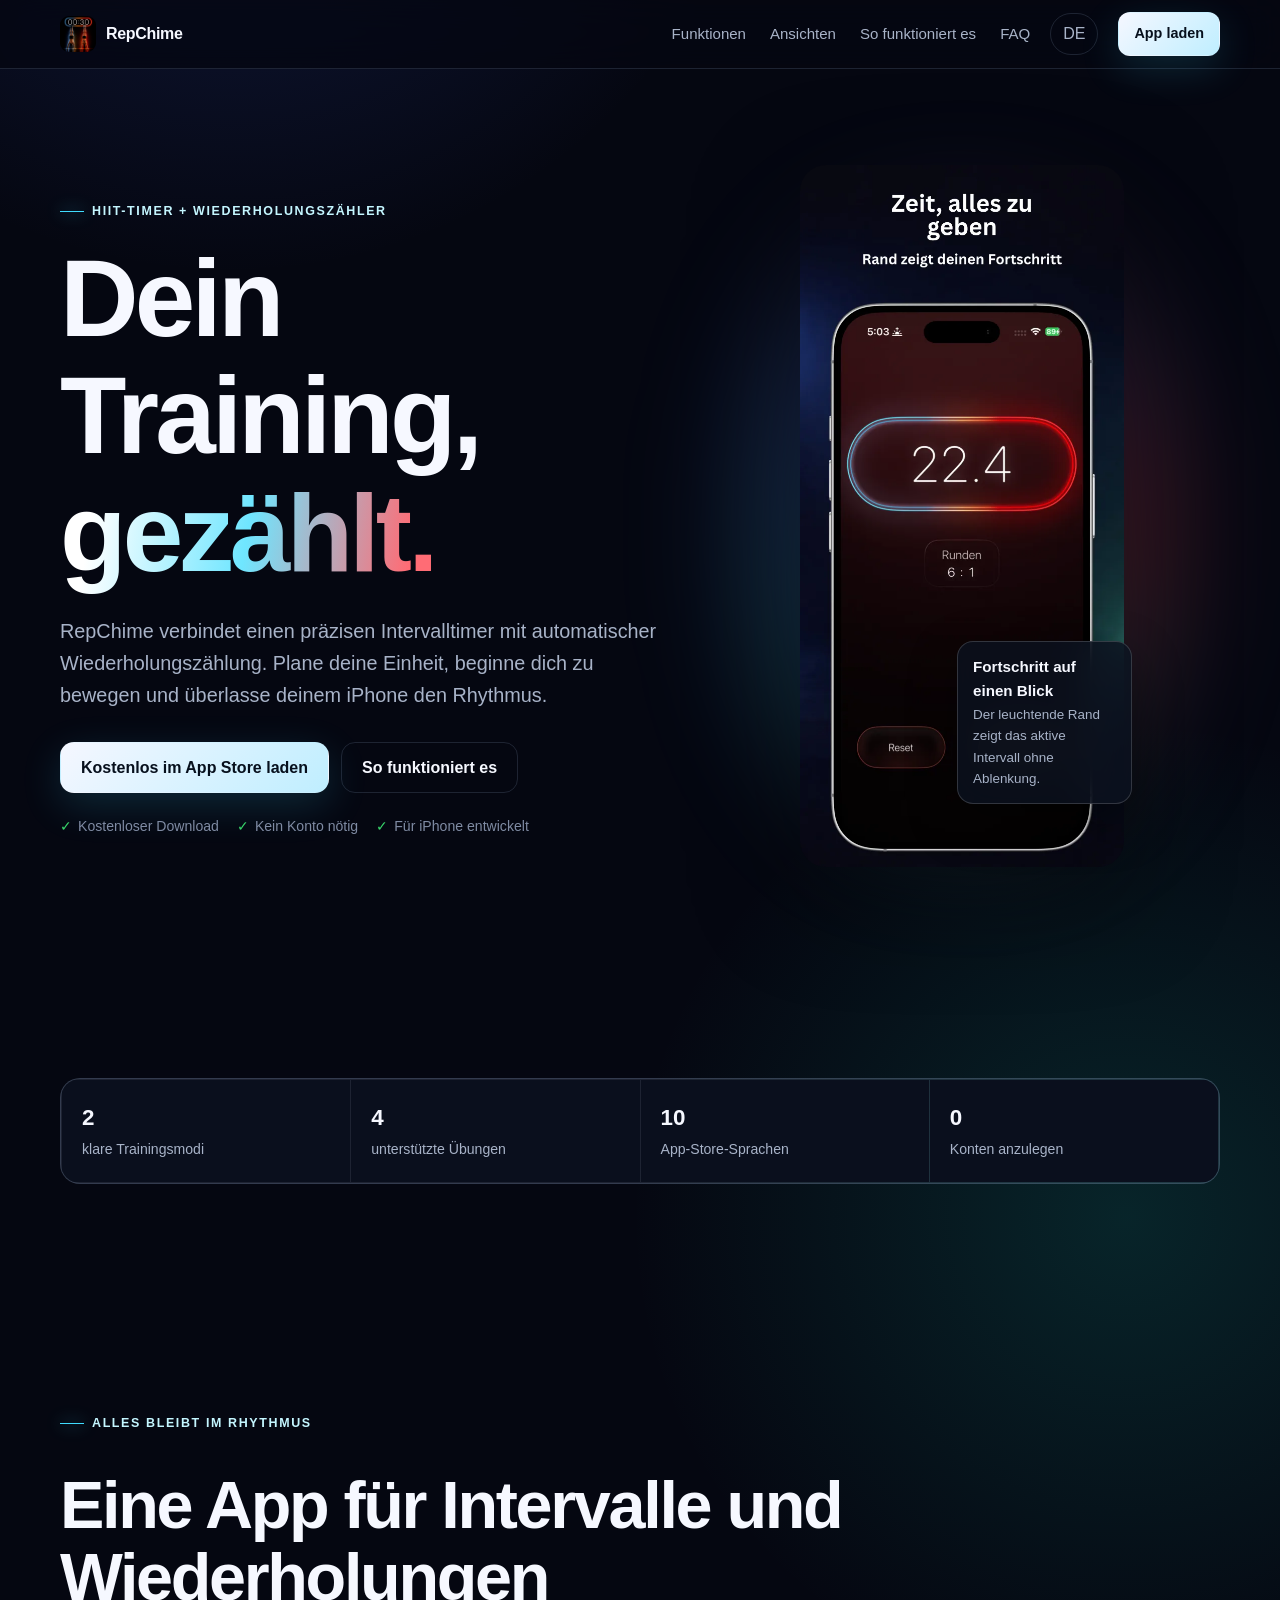
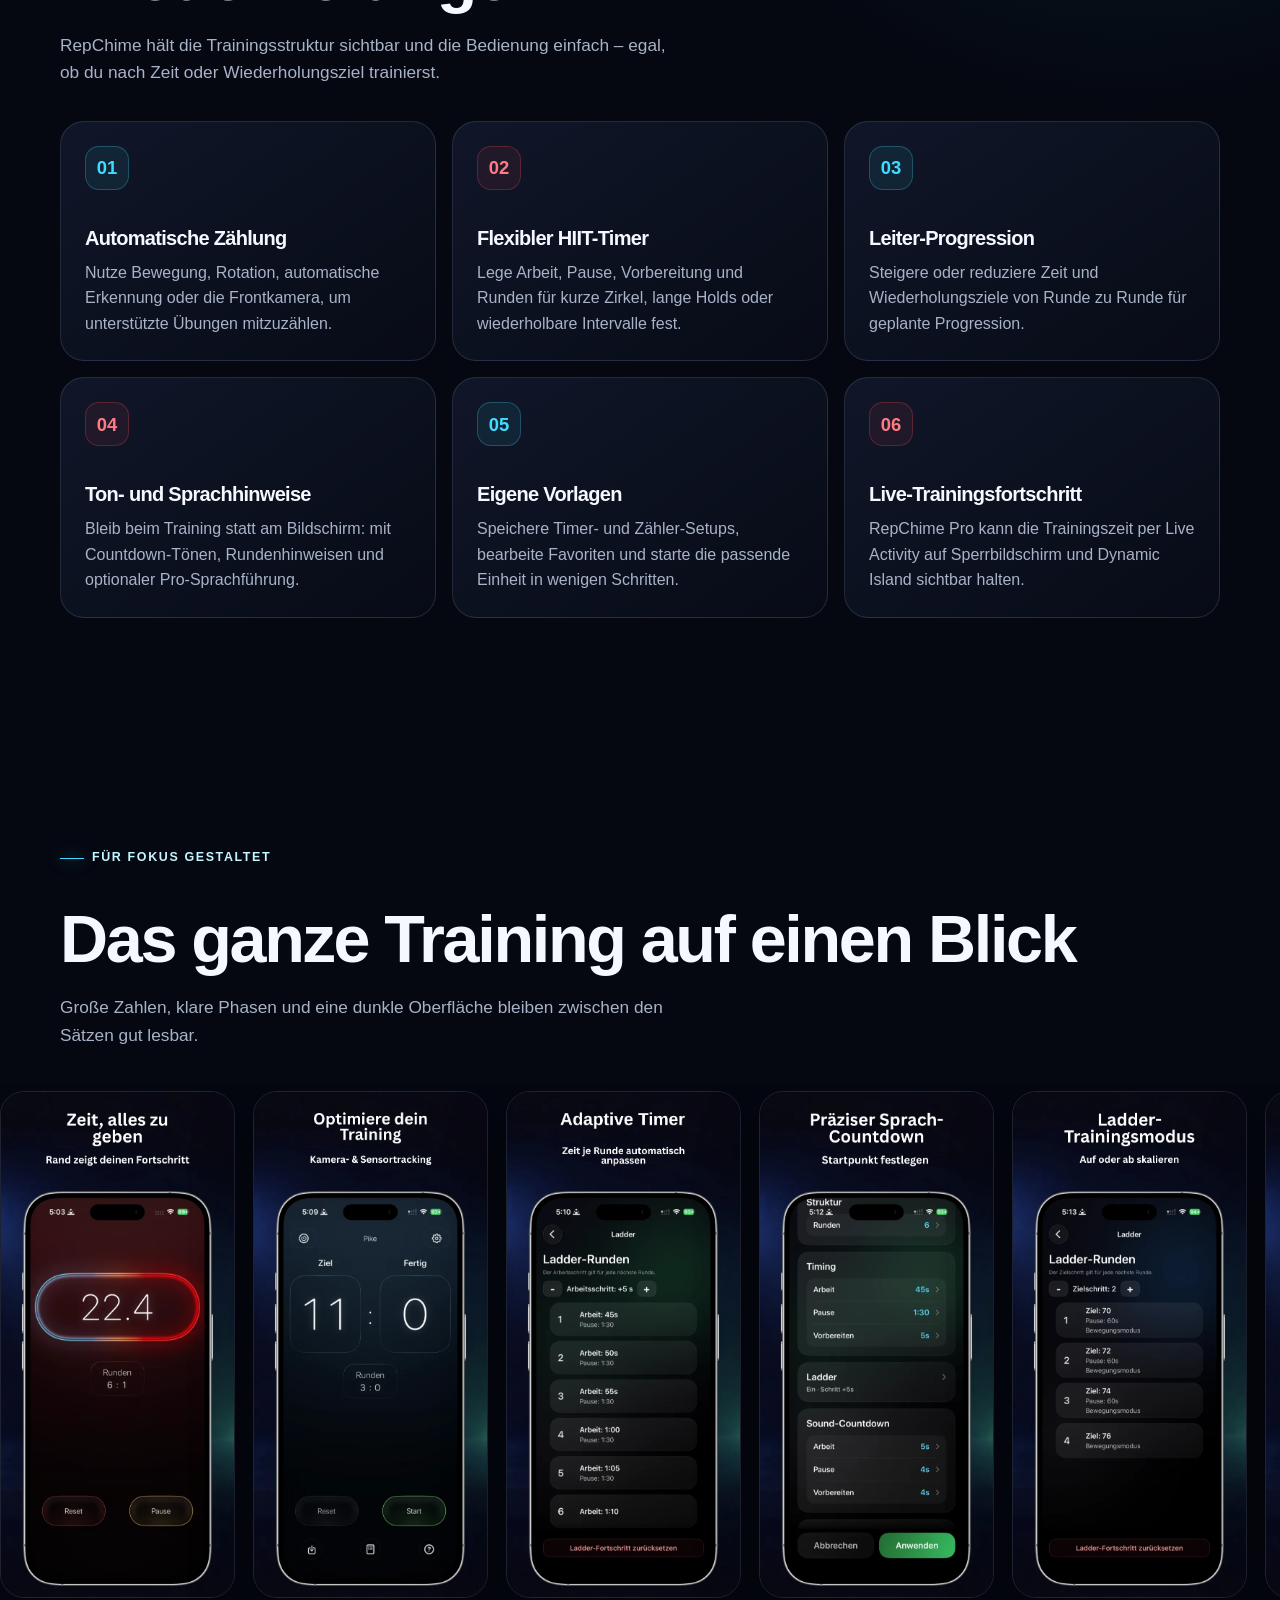
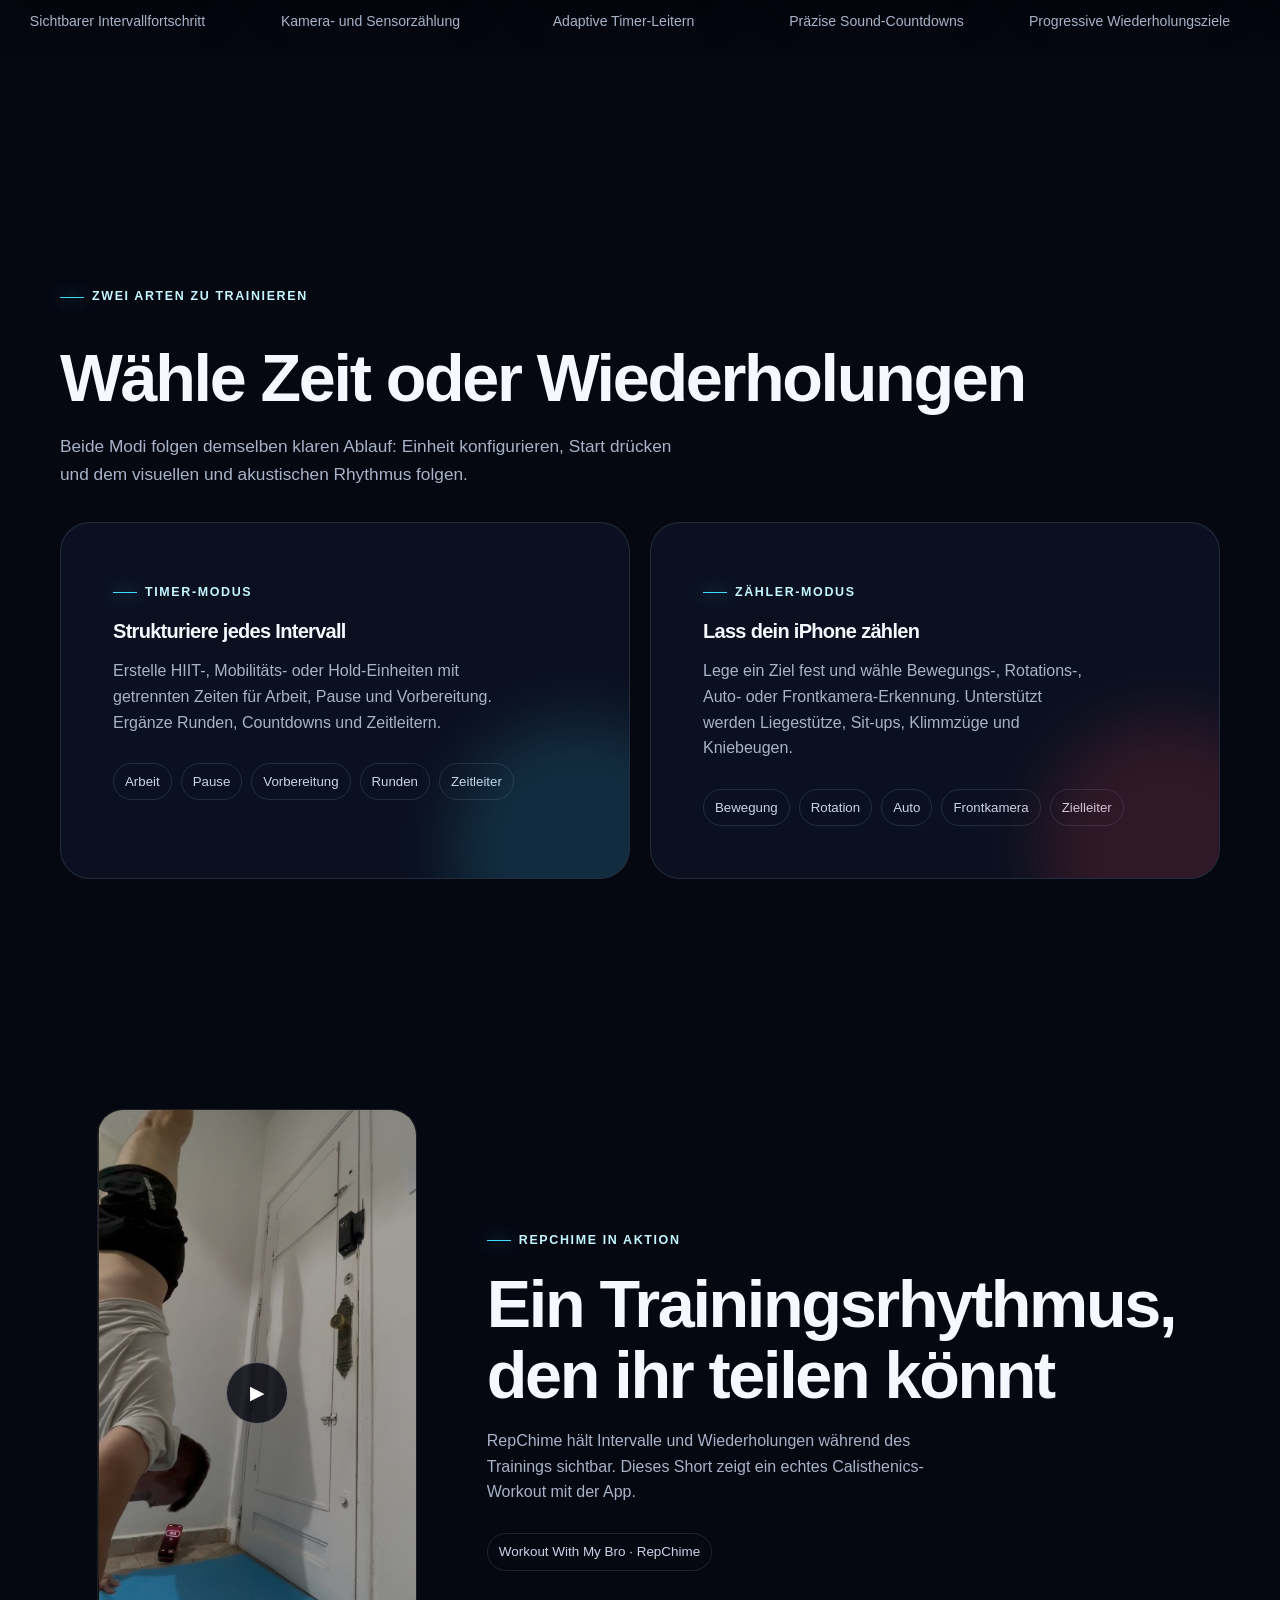
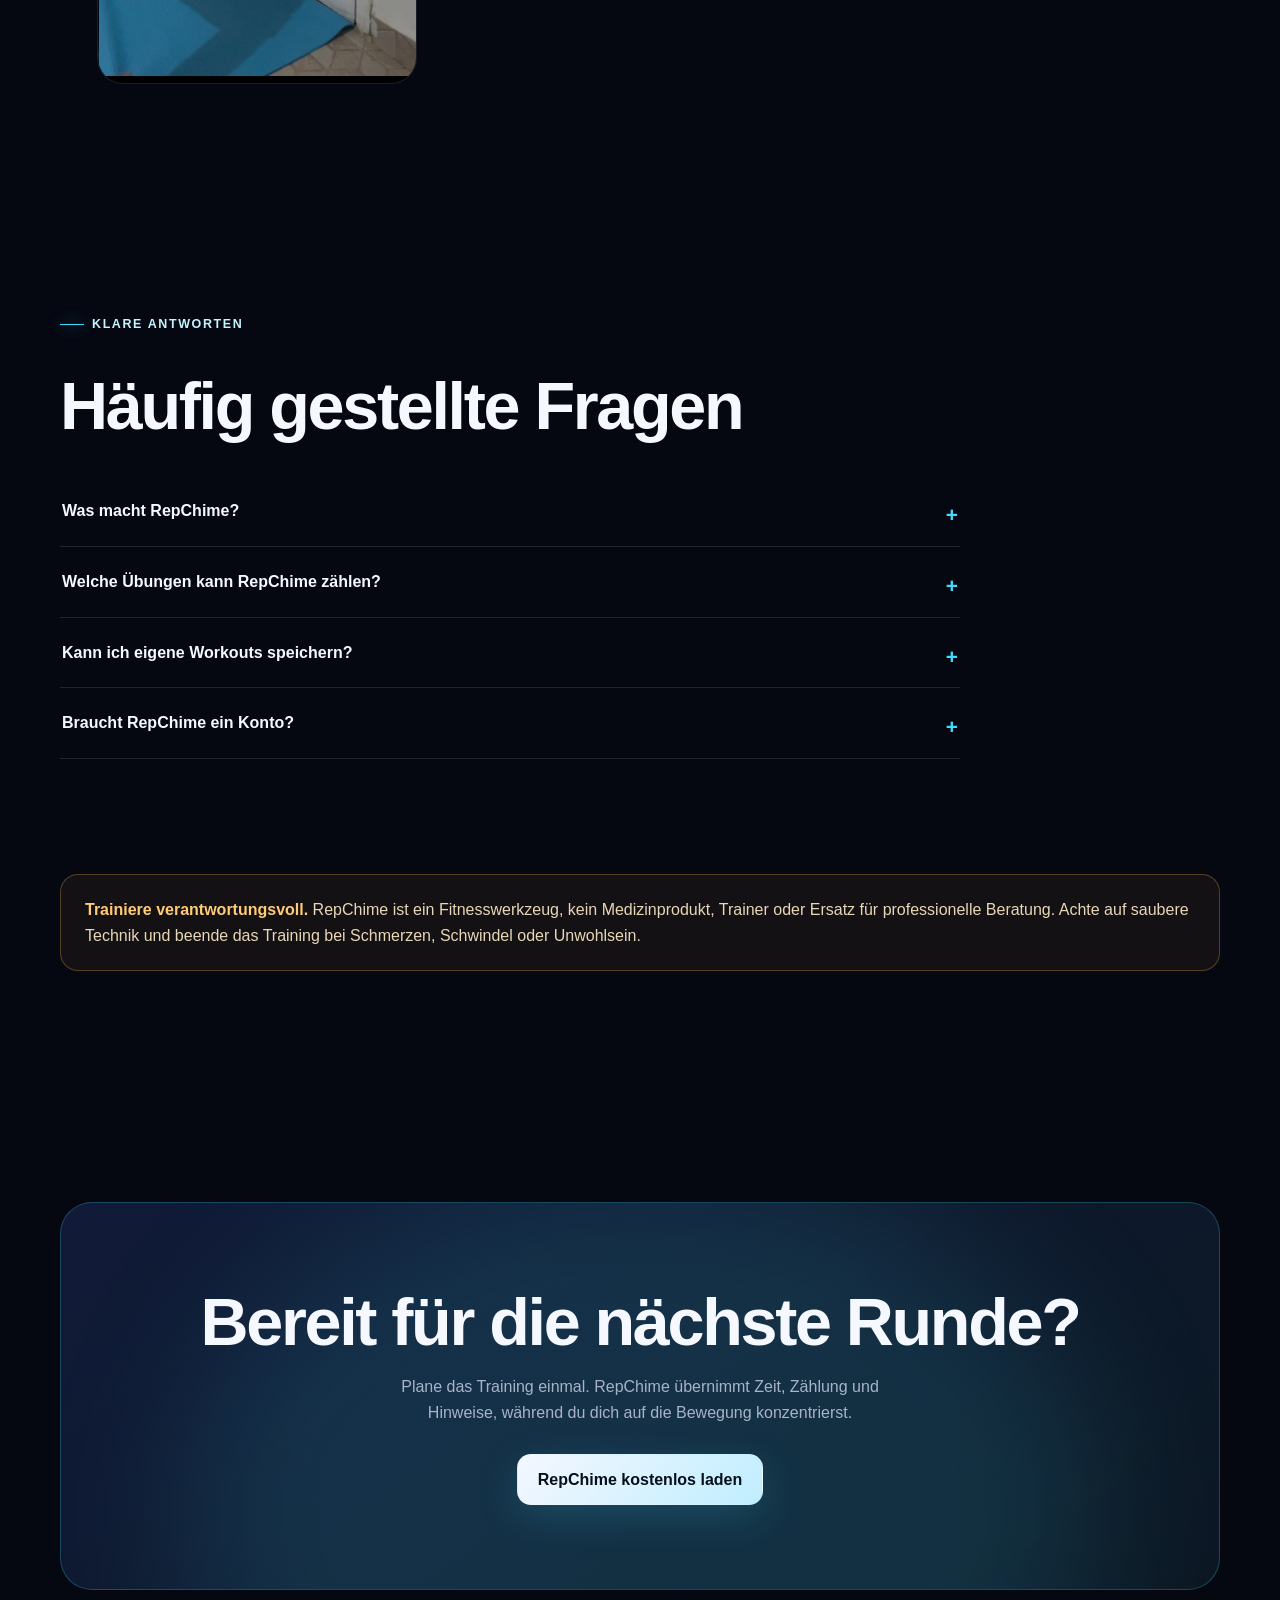
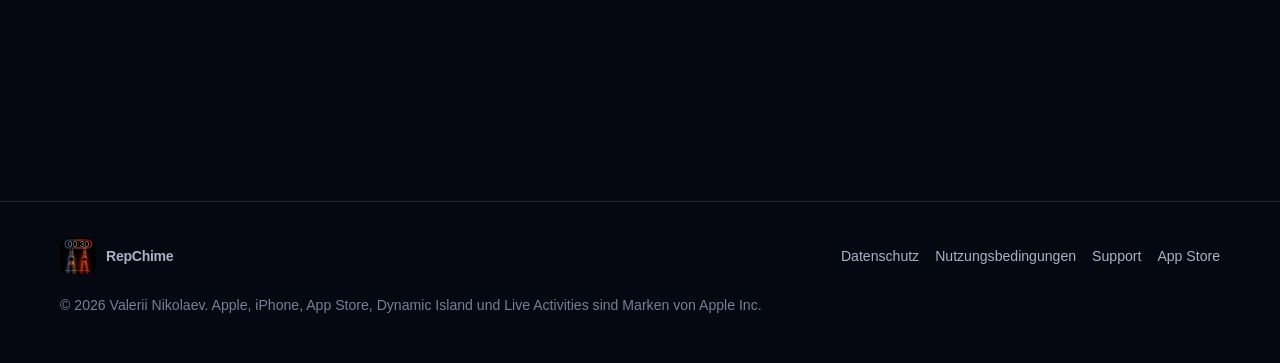
==== de/index.html @ fa10b6c6 "RepChime landing page" ====
<!doctype html>
<html lang="de">
<head>
  <meta charset="utf-8" />
  <meta name="viewport" content="width=device-width, initial-scale=1" />
  <title>RepChime: HIIT-Timer &amp; automatischer Wiederholungszähler</title>
  <meta name="description" content="Plane HIIT-Workouts, zähle Wiederholungen mit iPhone-Sensoren oder Frontkamera, speichere Vorlagen und trainiere mit Ton- und Sprachhinweisen." />
  <link rel="canonical" href="https://repchime.app/de/" />
  <link rel="alternate" hreflang="en" href="https://repchime.app/" />
  <link rel="alternate" hreflang="de" href="https://repchime.app/de/" />
  <link rel="alternate" hreflang="fr" href="https://repchime.app/fr/" />
  <link rel="alternate" hreflang="fr-CA" href="https://repchime.app/fr-ca/" />
  <link rel="alternate" hreflang="es-ES" href="https://repchime.app/es/" />
  <link rel="alternate" hreflang="es-MX" href="https://repchime.app/es-mx/" />
  <link rel="alternate" hreflang="x-default" href="https://repchime.app/" />
  <meta name="theme-color" content="#050711" />
  <meta name="apple-itunes-app" content="app-id=1441675623" />
  <meta property="og:type" content="website" />
  <meta property="og:site_name" content="RepChime" />
  <meta property="og:title" content="RepChime: Dein Training, automatisch gezählt" />
  <meta property="og:description" content="HIIT-Timer und automatischer Wiederholungszähler für das iPhone." />
  <meta property="og:url" content="https://repchime.app/de/" />
  <meta property="og:image" content="https://repchime.app/assets/og.jpg" />
  <meta property="og:image:width" content="1200" />
  <meta property="og:image:height" content="630" />
  <meta name="twitter:card" content="summary_large_image" />
  <meta name="twitter:image" content="https://repchime.app/assets/og.jpg" />
  <link rel="icon" type="image/png" sizes="32x32" href="../assets/favicon-32.png" />
  <link rel="apple-touch-icon" href="../assets/icon-180.png" />
  <link rel="manifest" href="../site.webmanifest" />
  <link rel="stylesheet" href="../assets/site.css" />
</head>
<body>
  <a class="skip-link" href="#main">Zum Inhalt springen</a>
  <header class="site-header">
    <div class="wrap nav">
      <a class="brand" href="#top" aria-label="RepChime Startseite"><img src="../assets/icon-180.png" width="36" height="36" alt="" /><span>RepChime</span></a>
      <nav class="nav-links" aria-label="Hauptnavigation"><a href="#features">Funktionen</a><a href="#screens">Ansichten</a><a href="#how-it-works">So funktioniert es</a><a href="#faq">FAQ</a></nav>
      <details class="language"><summary aria-label="Sprache wählen">DE</summary><div class="language-menu"><a href="../" lang="en">English</a><a href="./" lang="de" aria-current="page">Deutsch</a><a href="../fr/" lang="fr">Français</a><a href="../fr-ca/" lang="fr-CA">Français (Canada)</a><a href="../es/" lang="es-ES">Español (España)</a><a href="../es-mx/" lang="es-MX">Español (México)</a></div></details>
      <a class="button small header-cta" href="https://apps.apple.com/app/id1441675623?ct=repchime_landing_de_header&amp;mt=8" rel="noopener">App laden</a>
    </div>
  </header>

  <main id="main">
    <section class="wrap hero" id="top">
      <div>
        <span class="eyebrow">HIIT-Timer + Wiederholungszähler</span>
        <h1>Dein Training, <span class="gradient-text">gezählt.</span></h1>
        <p class="lead">RepChime verbindet einen präzisen Intervalltimer mit automatischer Wiederholungszählung. Plane deine Einheit, beginne dich zu bewegen und überlasse deinem iPhone den Rhythmus.</p>
        <div class="hero-actions"><a class="button" href="https://apps.apple.com/app/id1441675623?ct=repchime_landing_de_hero&amp;mt=8" rel="noopener">Kostenlos im App Store laden</a><a class="button secondary" href="#how-it-works">So funktioniert es</a></div>
        <div class="hero-meta" aria-label="App-Vorteile"><span>Kostenloser Download</span><span>Kein Konto nötig</span><span>Für iPhone entwickelt</span></div>
      </div>
      <div class="hero-visual"><img src="../assets/screens/de/1.webp" width="645" height="1398" alt="RepChime HIIT-Timer mit Trainingsfortschritt und Runden" fetchpriority="high" /><div class="floating-note"><strong>Fortschritt auf einen Blick</strong>Der leuchtende Rand zeigt das aktive Intervall ohne Ablenkung.</div></div>
    </section>

    <section class="wrap" aria-label="RepChime Überblick"><div class="trust-strip"><div class="trust-item"><strong>2</strong><span>klare Trainingsmodi</span></div><div class="trust-item"><strong>4</strong><span>unterstützte Übungen</span></div><div class="trust-item"><strong>10</strong><span>App-Store-Sprachen</span></div><div class="trust-item"><strong>0</strong><span>Konten anzulegen</span></div></div></section>

    <section class="wrap" id="features">
      <div class="section-head"><span class="eyebrow">Alles bleibt im Rhythmus</span><h2>Eine App für Intervalle und Wiederholungen</h2><p>RepChime hält die Trainingsstruktur sichtbar und die Bedienung einfach – egal, ob du nach Zeit oder Wiederholungsziel trainierst.</p></div>
      <div class="feature-grid">
        <article class="feature-card"><span class="feature-icon" aria-hidden="true">01</span><h3>Automatische Zählung</h3><p>Nutze Bewegung, Rotation, automatische Erkennung oder die Frontkamera, um unterstützte Übungen mitzuzählen.</p></article>
        <article class="feature-card"><span class="feature-icon" aria-hidden="true">02</span><h3>Flexibler HIIT-Timer</h3><p>Lege Arbeit, Pause, Vorbereitung und Runden für kurze Zirkel, lange Holds oder wiederholbare Intervalle fest.</p></article>
        <article class="feature-card"><span class="feature-icon" aria-hidden="true">03</span><h3>Leiter-Progression</h3><p>Steigere oder reduziere Zeit und Wiederholungsziele von Runde zu Runde für geplante Progression.</p></article>
        <article class="feature-card"><span class="feature-icon" aria-hidden="true">04</span><h3>Ton- und Sprachhinweise</h3><p>Bleib beim Training statt am Bildschirm: mit Countdown-Tönen, Rundenhinweisen und optionaler Pro-Sprachführung.</p></article>
        <article class="feature-card"><span class="feature-icon" aria-hidden="true">05</span><h3>Eigene Vorlagen</h3><p>Speichere Timer- und Zähler-Setups, bearbeite Favoriten und starte die passende Einheit in wenigen Schritten.</p></article>
        <article class="feature-card"><span class="feature-icon" aria-hidden="true">06</span><h3>Live-Trainingsfortschritt</h3><p>RepChime Pro kann die Trainingszeit per Live Activity auf Sperrbildschirm und Dynamic Island sichtbar halten.</p></article>
      </div>
    </section>

    <section class="showcase" id="screens">
      <div class="wrap section-head"><span class="eyebrow">Für Fokus gestaltet</span><h2>Das ganze Training auf einen Blick</h2><p>Große Zahlen, klare Phasen und eine dunkle Oberfläche bleiben zwischen den Sätzen gut lesbar.</p></div>
      <div class="screens" aria-label="RepChime Screenshots">
        <figure class="screen"><img src="../assets/screens/de/1.webp" width="645" height="1398" loading="lazy" alt="Aktives Intervall in RepChime" /><figcaption>Sichtbarer Intervallfortschritt</figcaption></figure>
        <figure class="screen"><img src="../assets/screens/de/2.webp" width="645" height="1398" loading="lazy" alt="Wiederholungszähler mit Kamera- und Sensorerkennung" /><figcaption>Kamera- und Sensorzählung</figcaption></figure>
        <figure class="screen"><img src="../assets/screens/de/4.webp" width="645" height="1398" loading="lazy" alt="Adaptive Timer-Leiter in RepChime" /><figcaption>Adaptive Timer-Leitern</figcaption></figure>
        <figure class="screen"><img src="../assets/screens/de/5.webp" width="645" height="1398" loading="lazy" alt="Sound-Countdown-Einstellungen" /><figcaption>Präzise Sound-Countdowns</figcaption></figure>
        <figure class="screen"><img src="../assets/screens/de/7.webp" width="645" height="1398" loading="lazy" alt="Wiederholungsziel-Leiter in RepChime" /><figcaption>Progressive Wiederholungsziele</figcaption></figure>
        <figure class="screen"><img src="../assets/screens/de/10.webp" width="645" height="1398" loading="lazy" alt="Gespeicherte eigene Workouts in RepChime" /><figcaption>Eigene Trainingsvorlagen</figcaption></figure>
      </div>
    </section>

    <section class="wrap" id="how-it-works">
      <div class="section-head"><span class="eyebrow">Zwei Arten zu trainieren</span><h2>Wähle Zeit oder Wiederholungen</h2><p>Beide Modi folgen demselben klaren Ablauf: Einheit konfigurieren, Start drücken und dem visuellen und akustischen Rhythmus folgen.</p></div>
      <div class="modes">
        <article class="mode"><span class="eyebrow">Timer-Modus</span><h3>Strukturiere jedes Intervall</h3><p>Erstelle HIIT-, Mobilitäts- oder Hold-Einheiten mit getrennten Zeiten für Arbeit, Pause und Vorbereitung. Ergänze Runden, Countdowns und Zeitleitern.</p><div class="mode-list"><span>Arbeit</span><span>Pause</span><span>Vorbereitung</span><span>Runden</span><span>Zeitleiter</span></div></article>
        <article class="mode"><span class="eyebrow">Zähler-Modus</span><h3>Lass dein iPhone zählen</h3><p>Lege ein Ziel fest und wähle Bewegungs-, Rotations-, Auto- oder Frontkamera-Erkennung. Unterstützt werden Liegestütze, Sit-ups, Klimmzüge und Kniebeugen.</p><div class="mode-list"><span>Bewegung</span><span>Rotation</span><span>Auto</span><span>Frontkamera</span><span>Zielleiter</span></div></article>
      </div>
    </section>

    <section class="wrap">
      <div class="video-layout"><div class="video-card"><button class="video-trigger" type="button" data-video="Ol8lmMXbHXE" aria-label="Workout With My Bro – RepChime auf YouTube abspielen"><img src="../assets/repchime-short.jpg" width="1280" height="720" loading="lazy" alt="Vorschaubild eines Calisthenics-Workouts mit RepChime" /><span class="play" aria-hidden="true">▶</span></button></div><div class="video-copy"><span class="eyebrow">RepChime in Aktion</span><h2>Ein Trainingsrhythmus, den ihr teilen könnt</h2><p>RepChime hält Intervalle und Wiederholungen während des Trainings sichtbar. Dieses Short zeigt ein echtes Calisthenics-Workout mit der App.</p><span class="video-label">Workout With My Bro · RepChime</span></div></div>
    </section>

    <section class="wrap" id="faq">
      <div class="section-head"><span class="eyebrow">Klare Antworten</span><h2>Häufig gestellte Fragen</h2></div>
      <div class="faq-list">
        <details><summary>Was macht RepChime?</summary><p>RepChime ist eine Fitness-App für das iPhone mit einem konfigurierbaren HIIT-Timer und einem zielbasierten Zähler, der unterstützte Wiederholungen über Gerätesensoren oder Frontkamera erfassen kann.</p></details>
        <details><summary>Welche Übungen kann RepChime zählen?</summary><p>Die aktuelle App-Store-Beschreibung nennt Liegestütze, Sit-ups, Klimmzüge und Kniebeugen. Die verfügbaren Erkennungsmodi unterscheiden sich je nach Übung; die Frontkamera ist für Liegestütze verfügbar.</p></details>
        <details><summary>Kann ich eigene Workouts speichern?</summary><p>Ja. Timer- und Zähler-Vorlagen lassen sich speichern. RepChime Pro bietet mehr Vorlagenplätze und den vollständigen Bearbeitungsablauf.</p></details>
        <details><summary>Braucht RepChime ein Konto?</summary><p>Nein. Trainingsvorlagen und Einstellungen sind für die lokale Speicherung auf deinem Gerät vorgesehen. Apple verarbeitet Käufe und Berechtigungsstatus.</p></details>
      </div>
    </section>

    <section class="wrap safety"><div class="notice"><strong>Trainiere verantwortungsvoll.</strong> RepChime ist ein Fitnesswerkzeug, kein Medizinprodukt, Trainer oder Ersatz für professionelle Beratung. Achte auf saubere Technik und beende das Training bei Schmerzen, Schwindel oder Unwohlsein.</div></section>
    <section class="wrap"><div class="cta-band"><h2>Bereit für die nächste Runde?</h2><p>Plane das Training einmal. RepChime übernimmt Zeit, Zählung und Hinweise, während du dich auf die Bewegung konzentrierst.</p><a class="button" href="https://apps.apple.com/app/id1441675623?ct=repchime_landing_de_cta&amp;mt=8" rel="noopener">RepChime kostenlos laden</a></div></section>
  </main>

  <footer><div class="wrap"><div class="footer-top"><a class="brand" href="#top"><img src="../assets/icon-180.png" width="36" height="36" alt="" /><span>RepChime</span></a><nav class="footer-links" aria-label="Rechtliches und Support"><a href="https://valnikodeveloper.github.io/fitreps-legal/privacy.html">Datenschutz</a><a href="https://valnikodeveloper.github.io/fitreps-legal/terms.html">Nutzungsbedingungen</a><a href="mailto:valnikodeveloper@gmail.com">Support</a><a href="https://apps.apple.com/app/id1441675623">App Store</a></nav></div><p class="copyright">© <span id="year">2026</span> Valerii Nikolaev. Apple, iPhone, App Store, Dynamic Island und Live Activities sind Marken von Apple Inc.</p></div></footer>
  <script src="../assets/site.js"></script>
  <script type="application/ld+json">{"@context":"https://schema.org","@graph":[{"@type":"SoftwareApplication","name":"RepChime","alternateName":"HIIT Timer Counter - RepChime","operatingSystem":"iOS","applicationCategory":"HealthApplication","url":"https://repchime.app/de/","downloadUrl":"https://apps.apple.com/app/id1441675623","description":"RepChime ist ein HIIT-Timer und automatischer Wiederholungszähler für das iPhone mit Sensor- und Frontkamera-Erkennung, Vorlagen, Leiter-Progression und Sound-Countdowns.","inLanguage":"de","author":{"@type":"Person","name":"Valerii Nikolaev"},"offers":{"@type":"Offer","price":"0","priceCurrency":"EUR"}},{"@type":"FAQPage","inLanguage":"de","mainEntity":[{"@type":"Question","name":"Was macht RepChime?","acceptedAnswer":{"@type":"Answer","text":"RepChime verbindet einen konfigurierbaren HIIT-Timer mit automatischer Wiederholungszählung über iPhone-Sensoren oder Frontkamera."}},{"@type":"Question","name":"Braucht RepChime ein Konto?","acceptedAnswer":{"@type":"Answer","text":"Nein. Trainingsvorlagen und Einstellungen sind für die lokale Speicherung auf dem Gerät vorgesehen."}}]}]}</script>
</body>
</html>
---- assets/site.css ----
:root {
  --bg: #050711;
  --bg-soft: #0a0f1d;
  --card: rgba(16, 22, 38, 0.82);
  --card-strong: #11182a;
  --line: rgba(160, 185, 220, 0.16);
  --text: #f6f8ff;
  --muted: #a8b3c8;
  --cyan: #40dcff;
  --red: #ff4a55;
  --blue: #5284ff;
  --green: #38d66b;
  --max: 1160px;
  --radius: 24px;
}

* { box-sizing: border-box; }

html { scroll-behavior: smooth; }

body {
  margin: 0;
  background:
    radial-gradient(circle at 18% -4%, rgba(57, 88, 214, 0.26), transparent 34rem),
    radial-gradient(circle at 88% 18%, rgba(22, 190, 170, 0.16), transparent 31rem),
    var(--bg);
  color: var(--text);
  font-family: -apple-system, BlinkMacSystemFont, "SF Pro Display", "Segoe UI", sans-serif;
  line-height: 1.6;
  -webkit-font-smoothing: antialiased;
}

img { display: block; max-width: 100%; }

a { color: inherit; text-decoration: none; }

button, summary { font: inherit; }

.wrap { width: min(calc(100% - 40px), var(--max)); margin-inline: auto; }

.skip-link {
  position: fixed;
  top: 12px;
  left: 12px;
  z-index: 100;
  padding: 10px 14px;
  border-radius: 12px;
  background: white;
  color: #050711;
  transform: translateY(-160%);
}

.skip-link:focus { transform: translateY(0); }

.site-header {
  position: sticky;
  top: 0;
  z-index: 50;
  border-bottom: 1px solid var(--line);
  background: rgba(5, 7, 17, 0.8);
  backdrop-filter: blur(18px) saturate(140%);
}

.nav {
  min-height: 68px;
  display: flex;
  align-items: center;
  gap: 20px;
}

.brand { display: inline-flex; align-items: center; gap: 10px; font-weight: 800; letter-spacing: -0.02em; }
.brand img { width: 36px; height: 36px; border-radius: 9px; }

.nav-links { display: none; margin-left: auto; align-items: center; gap: 24px; }
.nav-links a { color: var(--muted); font-size: 0.94rem; }
.nav-links a:hover, .nav-links a:focus-visible { color: var(--text); }

.language { position: relative; margin-left: auto; }
.language summary {
  cursor: pointer;
  list-style: none;
  color: var(--muted);
  border: 1px solid var(--line);
  border-radius: 999px;
  padding: 7px 12px;
}
.language summary::-webkit-details-marker { display: none; }
.language[open] summary { color: var(--text); border-color: rgba(64, 220, 255, 0.38); }
.language-menu {
  position: absolute;
  right: 0;
  top: calc(100% + 10px);
  min-width: 190px;
  padding: 8px;
  border: 1px solid var(--line);
  border-radius: 16px;
  background: #0c1120;
  box-shadow: 0 20px 60px rgba(0, 0, 0, 0.42);
}
.language-menu a { display: block; padding: 9px 11px; border-radius: 10px; color: var(--muted); }
.language-menu a:hover, .language-menu a:focus-visible { background: rgba(255,255,255,0.06); color: var(--text); }

.header-cta { display: none; }

.button {
  display: inline-flex;
  min-height: 48px;
  align-items: center;
  justify-content: center;
  padding: 12px 20px;
  border: 1px solid transparent;
  border-radius: 14px;
  background: linear-gradient(135deg, #f5f7ff 0%, #bfeeff 100%);
  color: #07101d;
  font-weight: 800;
  box-shadow: 0 12px 40px rgba(64, 220, 255, 0.16);
  transition: transform 0.2s ease, box-shadow 0.2s ease;
}
.button:hover, .button:focus-visible { transform: translateY(-2px); box-shadow: 0 16px 46px rgba(64, 220, 255, 0.24); }
.button.secondary { background: transparent; border-color: var(--line); color: var(--text); box-shadow: none; }
.button.small { min-height: 40px; padding: 9px 15px; border-radius: 12px; font-size: 0.9rem; }

.hero {
  min-height: min(860px, calc(100vh - 68px));
  display: grid;
  align-items: center;
  gap: 38px;
  padding-block: clamp(54px, 8vw, 96px);
}

.eyebrow {
  display: inline-flex;
  align-items: center;
  gap: 8px;
  margin-bottom: 18px;
  color: #c4f6ff;
  font-size: 0.78rem;
  font-weight: 800;
  letter-spacing: 0.13em;
  text-transform: uppercase;
}
.eyebrow::before { content: ""; width: 24px; height: 1px; background: var(--cyan); box-shadow: 0 0 16px var(--cyan); }

h1, h2, h3 { margin: 0; line-height: 1.08; letter-spacing: -0.035em; }
h1 { max-width: 12ch; font-size: clamp(3rem, 8.5vw, 6.8rem); }
h2 { font-size: clamp(2.1rem, 5.2vw, 4.4rem); }
h3 { font-size: 1.25rem; }

.gradient-text {
  color: transparent;
  background: linear-gradient(100deg, #ffffff 10%, #6fe6ff 50%, #ff6c75 92%);
  -webkit-background-clip: text;
  background-clip: text;
}

.lead { max-width: 61ch; margin: 24px 0 0; color: var(--muted); font-size: clamp(1.05rem, 2vw, 1.24rem); }
.hero-actions { display: flex; flex-wrap: wrap; gap: 12px; margin-top: 30px; }
.hero-meta { display: flex; flex-wrap: wrap; gap: 10px 18px; margin-top: 22px; color: #7f8ba3; font-size: 0.88rem; }
.hero-meta span::before { content: "✓"; margin-right: 6px; color: var(--green); }

.hero-visual {
  position: relative;
  width: fit-content;
  max-width: 100%;
  margin-inline: auto;
}
.hero-visual::before {
  content: "";
  position: absolute;
  inset: 10% -12% 6%;
  z-index: -1;
  border-radius: 45%;
  background: conic-gradient(from 90deg, rgba(255,74,85,0.3), rgba(64,220,255,0.26), rgba(82,132,255,0.3), rgba(255,74,85,0.3));
  filter: blur(64px);
}
.hero-visual img {
  width: auto;
  height: auto;
  max-width: min(420px, 100%);
  max-height: min(760px, 78dvh);
  margin-inline: auto;
  border-radius: 26px;
  object-fit: contain;
  filter: drop-shadow(0 28px 54px rgba(0,0,0,0.48));
}
.floating-note {
  position: absolute;
  right: -8px;
  bottom: 9%;
  width: min(220px, 54%);
  padding: 13px 15px;
  border: 1px solid rgba(255,255,255,0.16);
  border-radius: 16px;
  background: rgba(12, 18, 31, 0.82);
  box-shadow: 0 18px 48px rgba(0,0,0,0.38);
  backdrop-filter: blur(18px);
  font-size: 0.84rem;
  color: var(--muted);
}
.floating-note strong { display: block; color: var(--text); font-size: 0.95rem; }

section { padding-block: clamp(68px, 9vw, 120px); }
.section-head { display: grid; gap: 18px; margin-bottom: 34px; }
.section-head p { max-width: 64ch; margin: 0; color: var(--muted); font-size: 1.08rem; }

.trust-strip {
  display: grid;
  grid-template-columns: repeat(2, 1fr);
  gap: 1px;
  padding: 1px;
  border: 1px solid var(--line);
  border-radius: 20px;
  overflow: hidden;
  background: var(--line);
}
.trust-item { padding: 20px; background: var(--bg-soft); }
.trust-item strong { display: block; font-size: 1.4rem; }
.trust-item span { color: var(--muted); font-size: 0.88rem; }

.feature-grid { display: grid; gap: 16px; }
.feature-card {
  min-height: 210px;
  padding: 24px;
  border: 1px solid var(--line);
  border-radius: var(--radius);
  background: linear-gradient(145deg, rgba(18,25,44,0.9), rgba(8,12,23,0.92));
}
.feature-icon {
  width: 44px;
  height: 44px;
  display: grid;
  place-items: center;
  margin-bottom: 38px;
  border: 1px solid rgba(64,220,255,0.25);
  border-radius: 14px;
  background: rgba(64,220,255,0.08);
  color: var(--cyan);
  font-size: 1.15rem;
  font-weight: 800;
}
.feature-card:nth-child(2n) .feature-icon { border-color: rgba(255,74,85,0.26); background: rgba(255,74,85,0.08); color: #ff7b84; }
.feature-card p { margin: 10px 0 0; color: var(--muted); }

.showcase { overflow: hidden; }
.screens {
  display: grid;
  grid-auto-flow: column;
  grid-auto-columns: minmax(235px, 29%);
  gap: 18px;
  overflow-x: auto;
  padding: 8px max(20px, calc((100vw - var(--max)) / 2)) 24px;
  scroll-snap-type: x mandatory;
  scrollbar-width: thin;
  scrollbar-color: #2c3852 transparent;
}
.screen { margin: 0; scroll-snap-align: start; }
.screen img { width: 100%; height: auto; border: 1px solid var(--line); border-radius: 24px; object-fit: contain; box-shadow: 0 28px 60px rgba(0,0,0,0.35); }
.screen figcaption { margin-top: 12px; color: var(--muted); font-size: 0.88rem; text-align: center; }

.modes { display: grid; gap: 20px; }
.mode {
  position: relative;
  min-height: 340px;
  overflow: hidden;
  padding: clamp(26px, 5vw, 52px);
  border: 1px solid var(--line);
  border-radius: 30px;
  background: #0b1020;
}
.mode::after {
  content: "";
  position: absolute;
  width: 260px;
  height: 260px;
  right: -80px;
  bottom: -100px;
  border-radius: 50%;
  background: rgba(64,220,255,0.14);
  filter: blur(30px);
}
.mode:nth-child(2)::after { background: rgba(255,74,85,0.15); }
.mode p { max-width: 44ch; margin: 16px 0 0; color: var(--muted); }
.mode-list { display: flex; flex-wrap: wrap; gap: 9px; margin-top: 28px; }
.mode-list span { padding: 7px 11px; border: 1px solid var(--line); border-radius: 999px; color: #cbd4e6; font-size: 0.83rem; }

.video-layout { display: grid; align-items: center; gap: 32px; }
.video-card { max-width: 320px; margin-inline: auto; overflow: hidden; border: 1px solid var(--line); border-radius: 26px; background: #000; }
.video-trigger { position: relative; width: 100%; aspect-ratio: 9 / 16; padding: 0; border: 0; background: #000; cursor: pointer; }
.video-trigger img { width: 100%; height: 100%; object-fit: cover; opacity: 0.78; }
.play {
  position: absolute;
  left: 50%;
  top: 50%;
  width: 62px;
  height: 62px;
  display: grid;
  place-items: center;
  border: 1px solid rgba(255,255,255,0.34);
  border-radius: 50%;
  background: rgba(5,7,17,0.8);
  color: white;
  transform: translate(-50%, -50%);
  font-size: 1.2rem;
}
.video-stage { position: relative; aspect-ratio: 9 / 16; overflow: hidden; background: #000; }
.video-stage iframe { position: absolute; top: 0; left: 50%; width: 316%; height: 100%; border: 0; transform: translateX(-50%); }
.video-copy p { max-width: 54ch; color: var(--muted); }
.video-label { display: inline-flex; margin-top: 12px; padding: 7px 11px; border: 1px solid var(--line); border-radius: 999px; color: #cbd4e6; font-size: 0.84rem; }

.faq-list { max-width: 900px; }
.faq-list details { border-bottom: 1px solid var(--line); }
.faq-list summary { cursor: pointer; list-style: none; padding: 22px 2px; font-weight: 750; }
.faq-list summary::-webkit-details-marker { display: none; }
.faq-list summary::after { content: "+"; float: right; color: var(--cyan); font-size: 1.3rem; }
.faq-list details[open] summary::after { content: "–"; }
.faq-list p { max-width: 74ch; margin: -5px 0 24px; color: var(--muted); }

.safety { padding-top: 0; }
.notice { padding: 22px 24px; border: 1px solid rgba(255, 187, 74, 0.28); border-radius: 18px; background: rgba(255, 187, 74, 0.06); color: #e8d7b7; }
.notice strong { color: #ffcb75; }

.cta-band {
  position: relative;
  overflow: hidden;
  padding: clamp(38px, 8vw, 84px);
  border: 1px solid rgba(64,220,255,0.24);
  border-radius: 32px;
  background: linear-gradient(145deg, rgba(39,66,132,0.34), rgba(14,29,40,0.78));
  text-align: center;
}
.cta-band::before { content: ""; position: absolute; inset: auto 10% -70% 10%; height: 180%; border-radius: 50%; background: rgba(64,220,255,0.12); filter: blur(70px); }
.cta-band > * { position: relative; }
.cta-band p { max-width: 54ch; margin: 16px auto 28px; color: var(--muted); }

footer { margin-top: 96px; padding: 36px 0 46px; border-top: 1px solid var(--line); color: var(--muted); font-size: 0.88rem; }
.footer-top { display: flex; flex-wrap: wrap; align-items: center; justify-content: space-between; gap: 16px 24px; }
.footer-links { display: flex; flex-wrap: wrap; gap: 16px; }
.footer-links a:hover, .footer-links a:focus-visible { color: var(--text); }
.copyright { margin: 20px 0 0; color: #758198; }

@media (min-width: 700px) {
  .trust-strip { grid-template-columns: repeat(4, 1fr); }
  .feature-grid { grid-template-columns: repeat(2, 1fr); }
  .modes { grid-template-columns: repeat(2, 1fr); }
  .video-layout { grid-template-columns: minmax(260px, 0.7fr) 1.3fr; }
}

@media (min-width: 900px) {
  .nav-links { display: flex; }
  .language { margin-left: 0; }
  .header-cta { display: inline-flex; }
  .hero { grid-template-columns: 1.08fr 0.92fr; }
  .feature-grid { grid-template-columns: repeat(3, 1fr); }
}

@media (max-width: 520px) {
  .wrap { width: min(calc(100% - 28px), var(--max)); }
  .brand span { display: none; }
  .screens { grid-auto-columns: minmax(220px, 76%); }
  .floating-note { right: -4px; }
}

@media (prefers-reduced-motion: reduce) {
  html { scroll-behavior: auto; }
  *, *::before, *::after { animation-duration: 0.01ms !important; transition-duration: 0.01ms !important; }
}
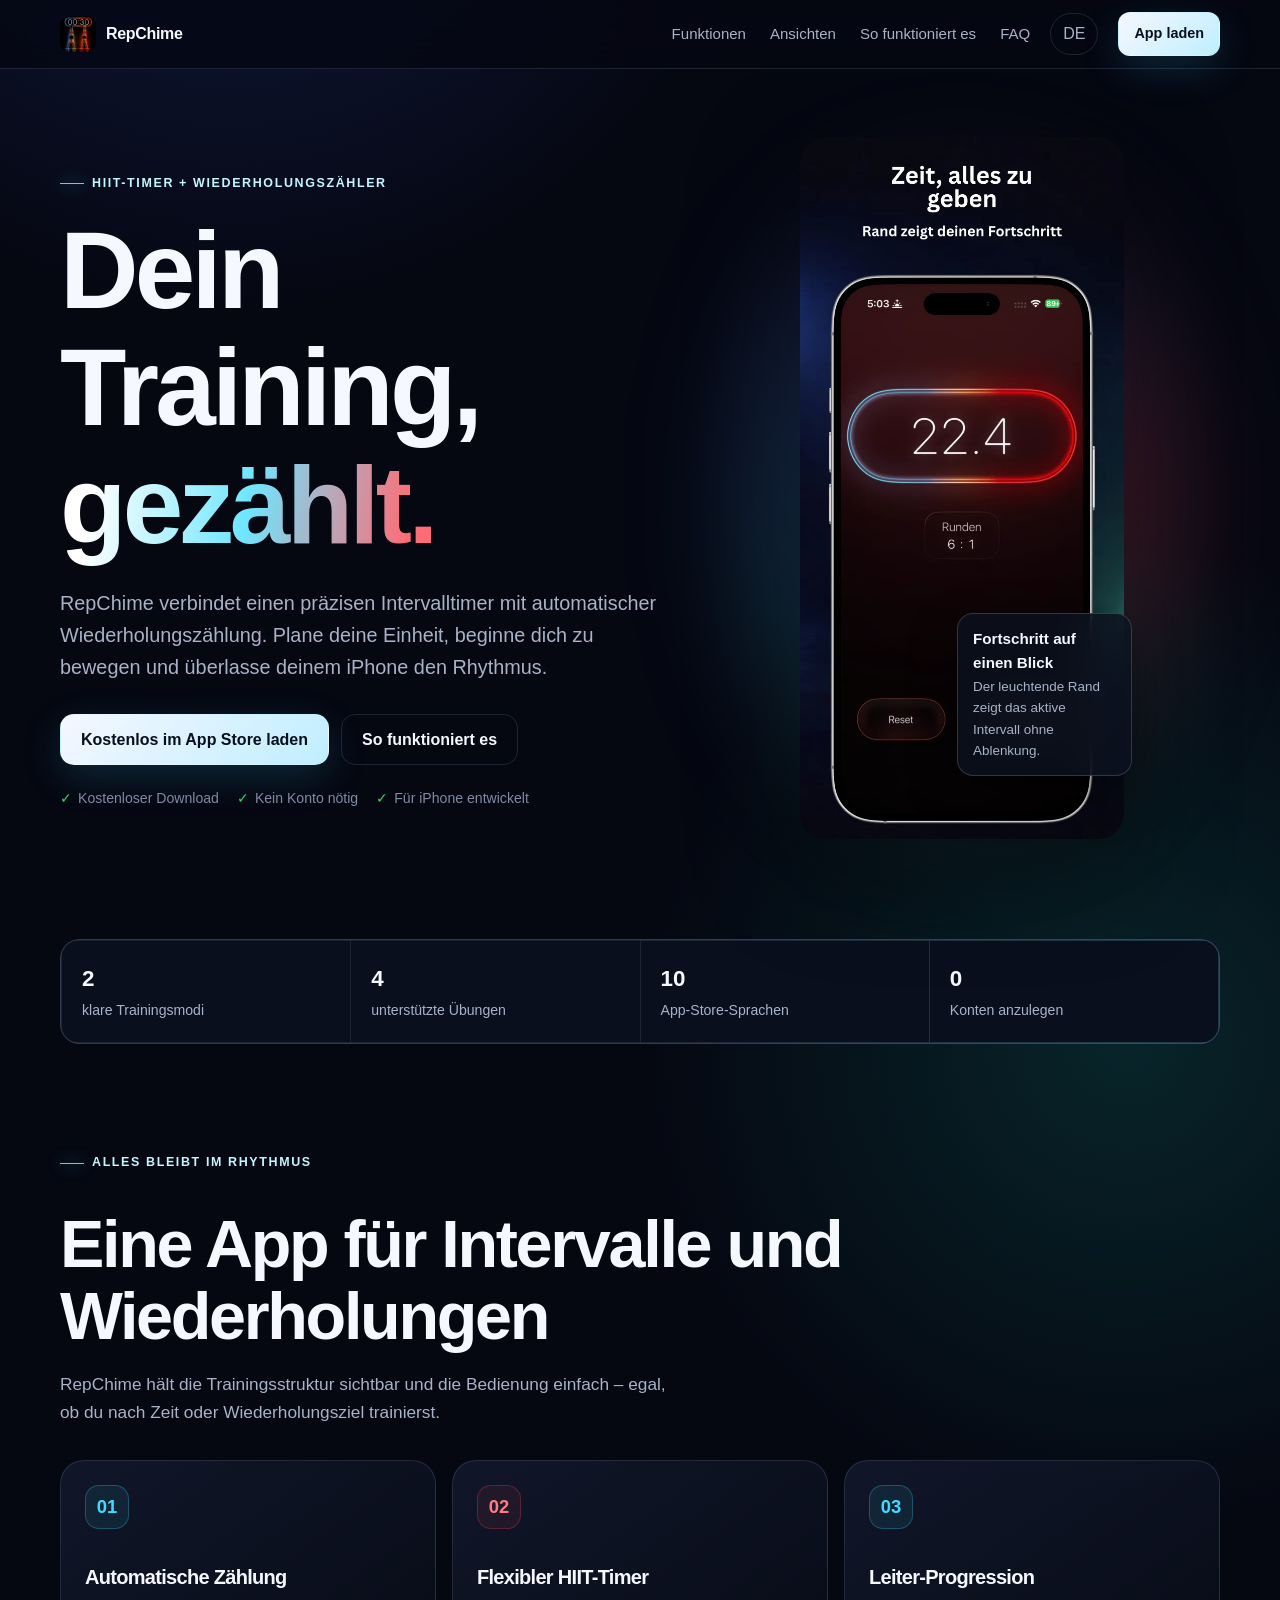
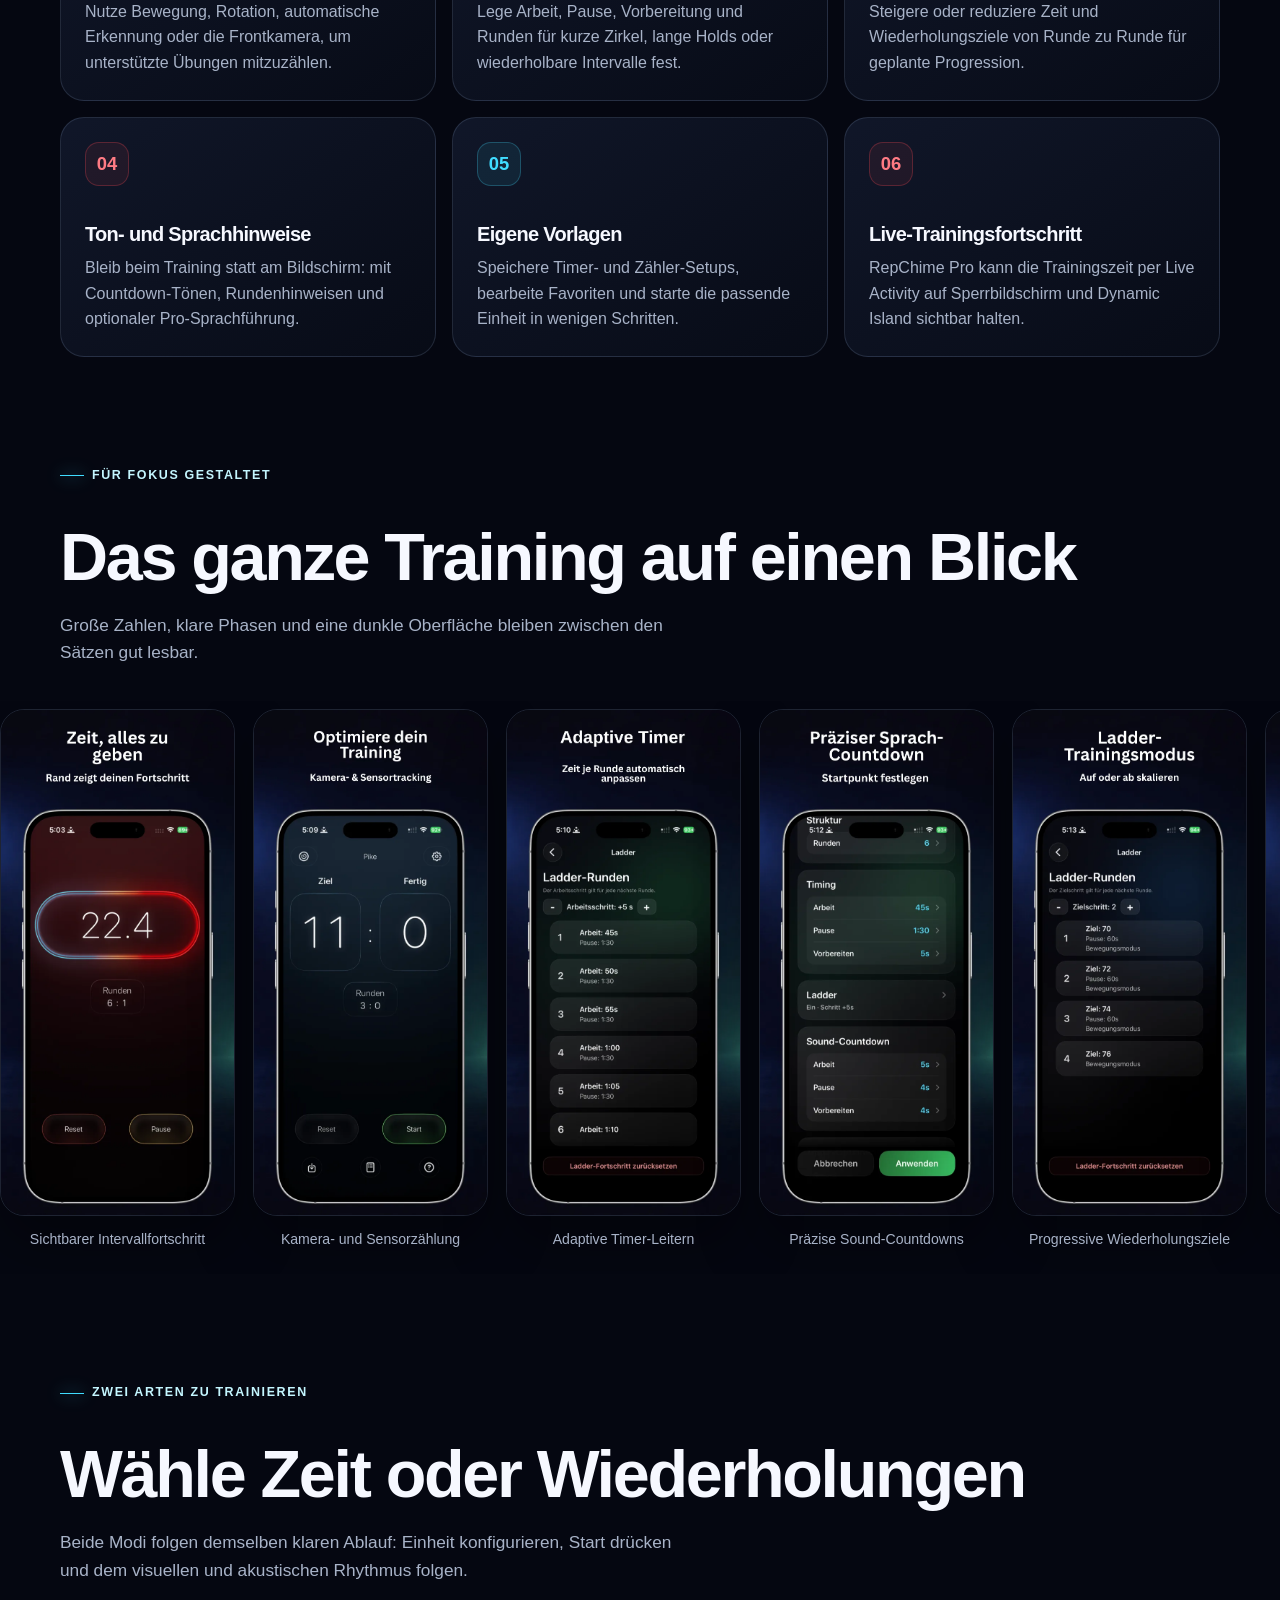
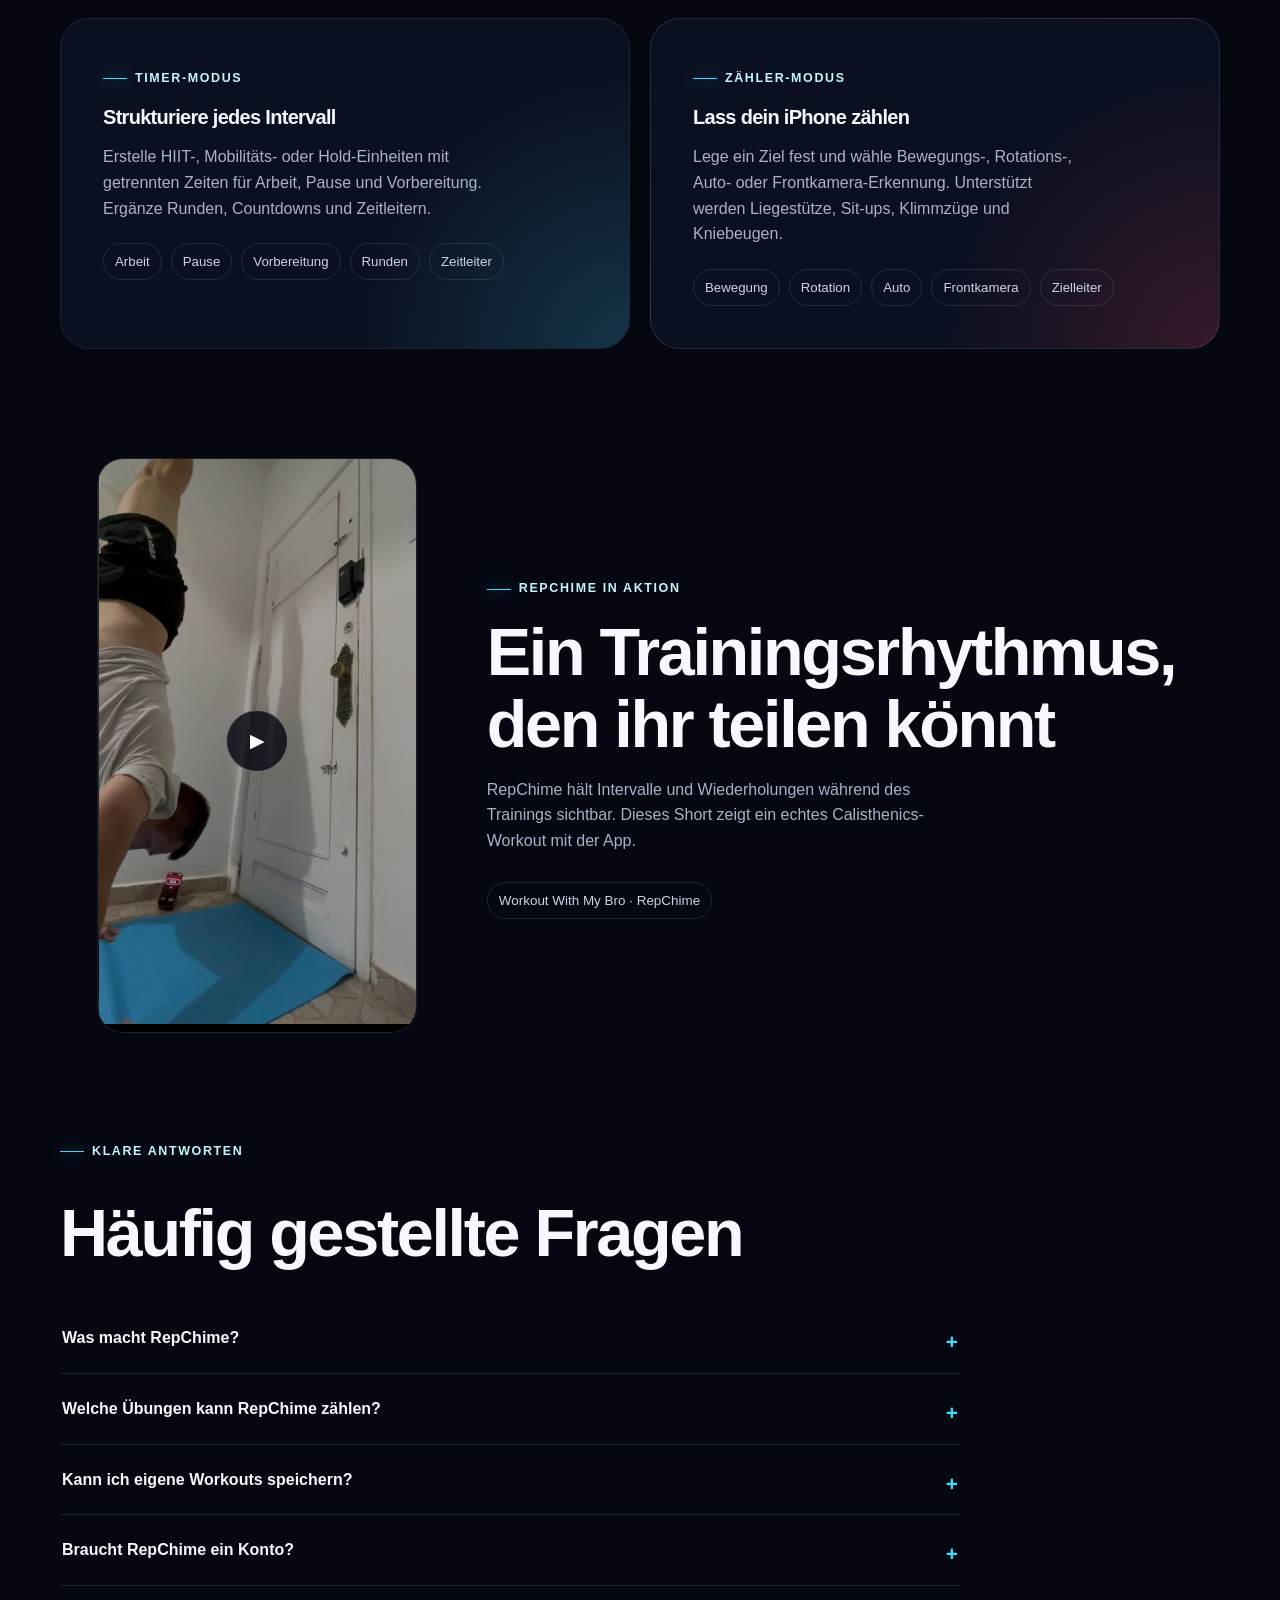
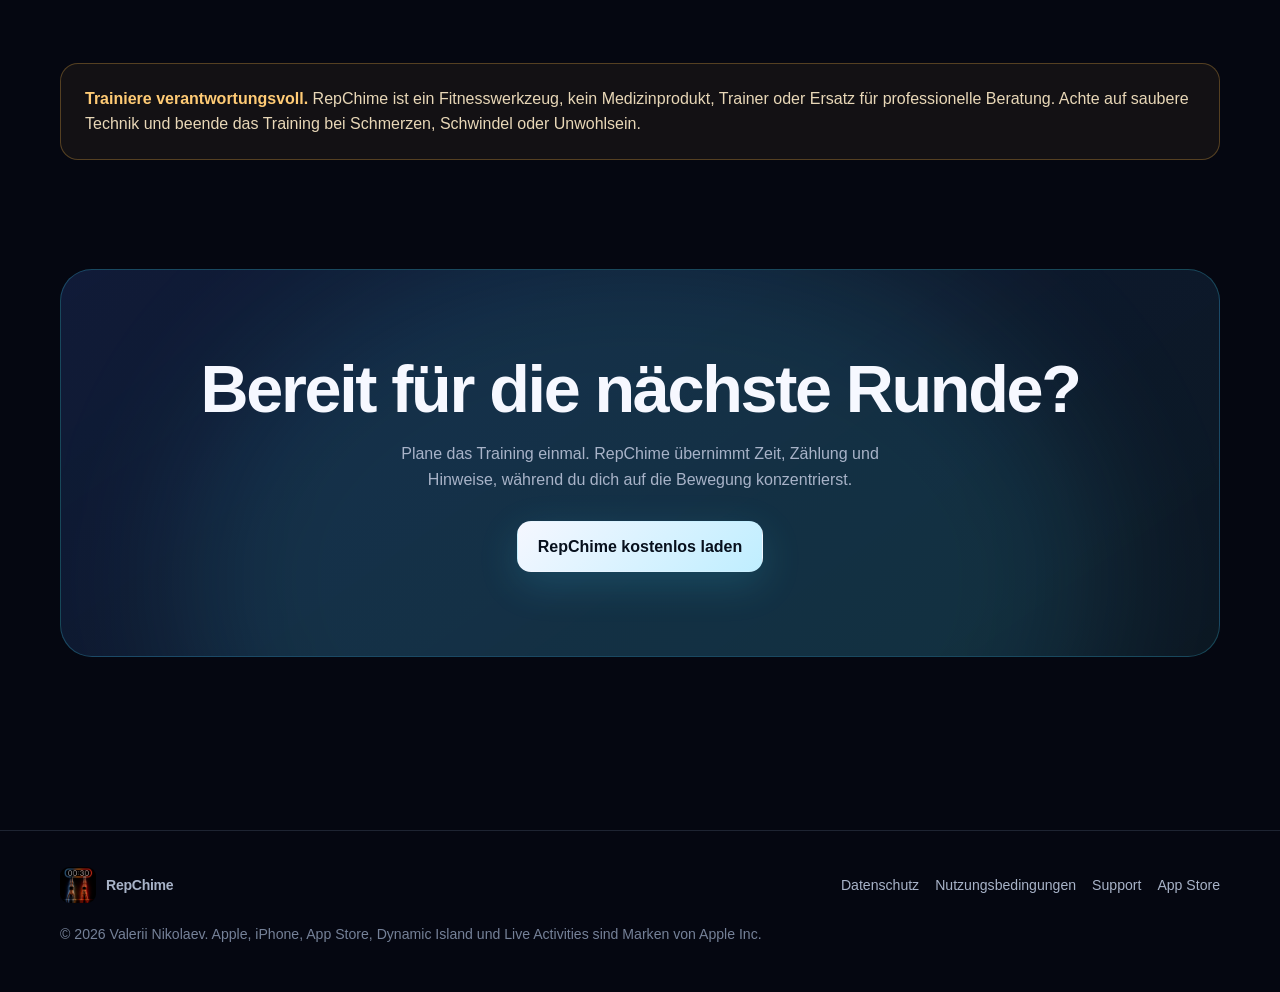
==== commit 45a908fb: "Simplify locales and fix landing page + other fixes" ====
--- a/de/index.html
+++ b/de/index.html
@@ -9,9 +9,7 @@
   <link rel="alternate" hreflang="en" href="https://repchime.app/" />
   <link rel="alternate" hreflang="de" href="https://repchime.app/de/" />
   <link rel="alternate" hreflang="fr" href="https://repchime.app/fr/" />
-  <link rel="alternate" hreflang="fr-CA" href="https://repchime.app/fr-ca/" />
-  <link rel="alternate" hreflang="es-ES" href="https://repchime.app/es/" />
-  <link rel="alternate" hreflang="es-MX" href="https://repchime.app/es-mx/" />
+  <link rel="alternate" hreflang="es-419" href="https://repchime.app/latam/" />
   <link rel="alternate" hreflang="x-default" href="https://repchime.app/" />
   <meta name="theme-color" content="#050711" />
   <meta name="apple-itunes-app" content="app-id=1441675623" />
@@ -36,7 +34,7 @@
     <div class="wrap nav">
       <a class="brand" href="#top" aria-label="RepChime Startseite"><img src="../assets/icon-180.png" width="36" height="36" alt="" /><span>RepChime</span></a>
       <nav class="nav-links" aria-label="Hauptnavigation"><a href="#features">Funktionen</a><a href="#screens">Ansichten</a><a href="#how-it-works">So funktioniert es</a><a href="#faq">FAQ</a></nav>
-      <details class="language"><summary aria-label="Sprache wählen">DE</summary><div class="language-menu"><a href="../" lang="en">English</a><a href="./" lang="de" aria-current="page">Deutsch</a><a href="../fr/" lang="fr">Français</a><a href="../fr-ca/" lang="fr-CA">Français (Canada)</a><a href="../es/" lang="es-ES">Español (España)</a><a href="../es-mx/" lang="es-MX">Español (México)</a></div></details>
+      <details class="language"><summary aria-label="Sprache wählen">DE</summary><div class="language-menu"><a href="../" lang="en">English</a><a href="./" lang="de" aria-current="page">Deutsch</a><a href="../fr/" lang="fr">Français</a><a href="../latam/" lang="es-419">Español (LATAM)</a></div></details>
       <a class="button small header-cta" href="https://apps.apple.com/app/id1441675623?ct=repchime_landing_de_header&amp;mt=8" rel="noopener">App laden</a>
     </div>
   </header>
--- a/assets/site.css
+++ b/assets/site.css
@@ -121,11 +121,11 @@
 .button.small { min-height: 40px; padding: 9px 15px; border-radius: 12px; font-size: 0.9rem; }
 
 .hero {
-  min-height: min(860px, calc(100vh - 68px));
+  min-height: min(760px, calc(100dvh - 68px));
   display: grid;
   align-items: center;
   gap: 38px;
-  padding-block: clamp(54px, 8vw, 96px);
+  padding-block: clamp(40px, 6vw, 68px);
 }
 
 .eyebrow {
@@ -199,7 +199,8 @@
 }
 .floating-note strong { display: block; color: var(--text); font-size: 0.95rem; }
 
-section { padding-block: clamp(68px, 9vw, 120px); }
+section { padding-block: clamp(44px, 6vw, 80px); }
+main > section + section { padding-top: clamp(16px, 2.5vw, 32px); }
 .section-head { display: grid; gap: 18px; margin-bottom: 34px; }
 .section-head p { max-width: 64ch; margin: 0; color: var(--muted); font-size: 1.08rem; }
 
@@ -260,27 +261,17 @@
 .modes { display: grid; gap: 20px; }
 .mode {
   position: relative;
-  min-height: 340px;
+  min-height: 300px;
   overflow: hidden;
-  padding: clamp(26px, 5vw, 52px);
+  padding: clamp(24px, 4vw, 42px);
   border: 1px solid var(--line);
   border-radius: 30px;
-  background: #0b1020;
-}
-.mode::after {
-  content: "";
-  position: absolute;
-  width: 260px;
-  height: 260px;
-  right: -80px;
-  bottom: -100px;
-  border-radius: 50%;
-  background: rgba(64,220,255,0.14);
-  filter: blur(30px);
-}
-.mode:nth-child(2)::after { background: rgba(255,74,85,0.15); }
+  background: radial-gradient(circle at 100% 100%, rgba(64,220,255,0.18), transparent 42%), #0b1020;
+  background-clip: padding-box;
+}
+.mode:nth-child(2) { background: radial-gradient(circle at 100% 100%, rgba(255,74,85,0.18), transparent 42%), #0b1020; }
 .mode p { max-width: 44ch; margin: 16px 0 0; color: var(--muted); }
-.mode-list { display: flex; flex-wrap: wrap; gap: 9px; margin-top: 28px; }
+.mode-list { display: flex; flex-wrap: wrap; gap: 9px; margin-top: 22px; }
 .mode-list span { padding: 7px 11px; border: 1px solid var(--line); border-radius: 999px; color: #cbd4e6; font-size: 0.83rem; }
 
 .video-layout { display: grid; align-items: center; gap: 32px; }
@@ -304,6 +295,20 @@
 }
 .video-stage { position: relative; aspect-ratio: 9 / 16; overflow: hidden; background: #000; }
 .video-stage iframe { position: absolute; top: 0; left: 50%; width: 316%; height: 100%; border: 0; transform: translateX(-50%); }
+.video-fallback {
+  position: absolute;
+  right: 12px;
+  bottom: 12px;
+  z-index: 1;
+  padding: 8px 11px;
+  border: 1px solid rgba(255,255,255,0.28);
+  border-radius: 999px;
+  background: rgba(5,7,17,0.82);
+  color: white;
+  font-size: 0.78rem;
+  font-weight: 750;
+  backdrop-filter: blur(12px);
+}
 .video-copy p { max-width: 54ch; color: var(--muted); }
 .video-label { display: inline-flex; margin-top: 12px; padding: 7px 11px; border: 1px solid var(--line); border-radius: 999px; color: #cbd4e6; font-size: 0.84rem; }
 
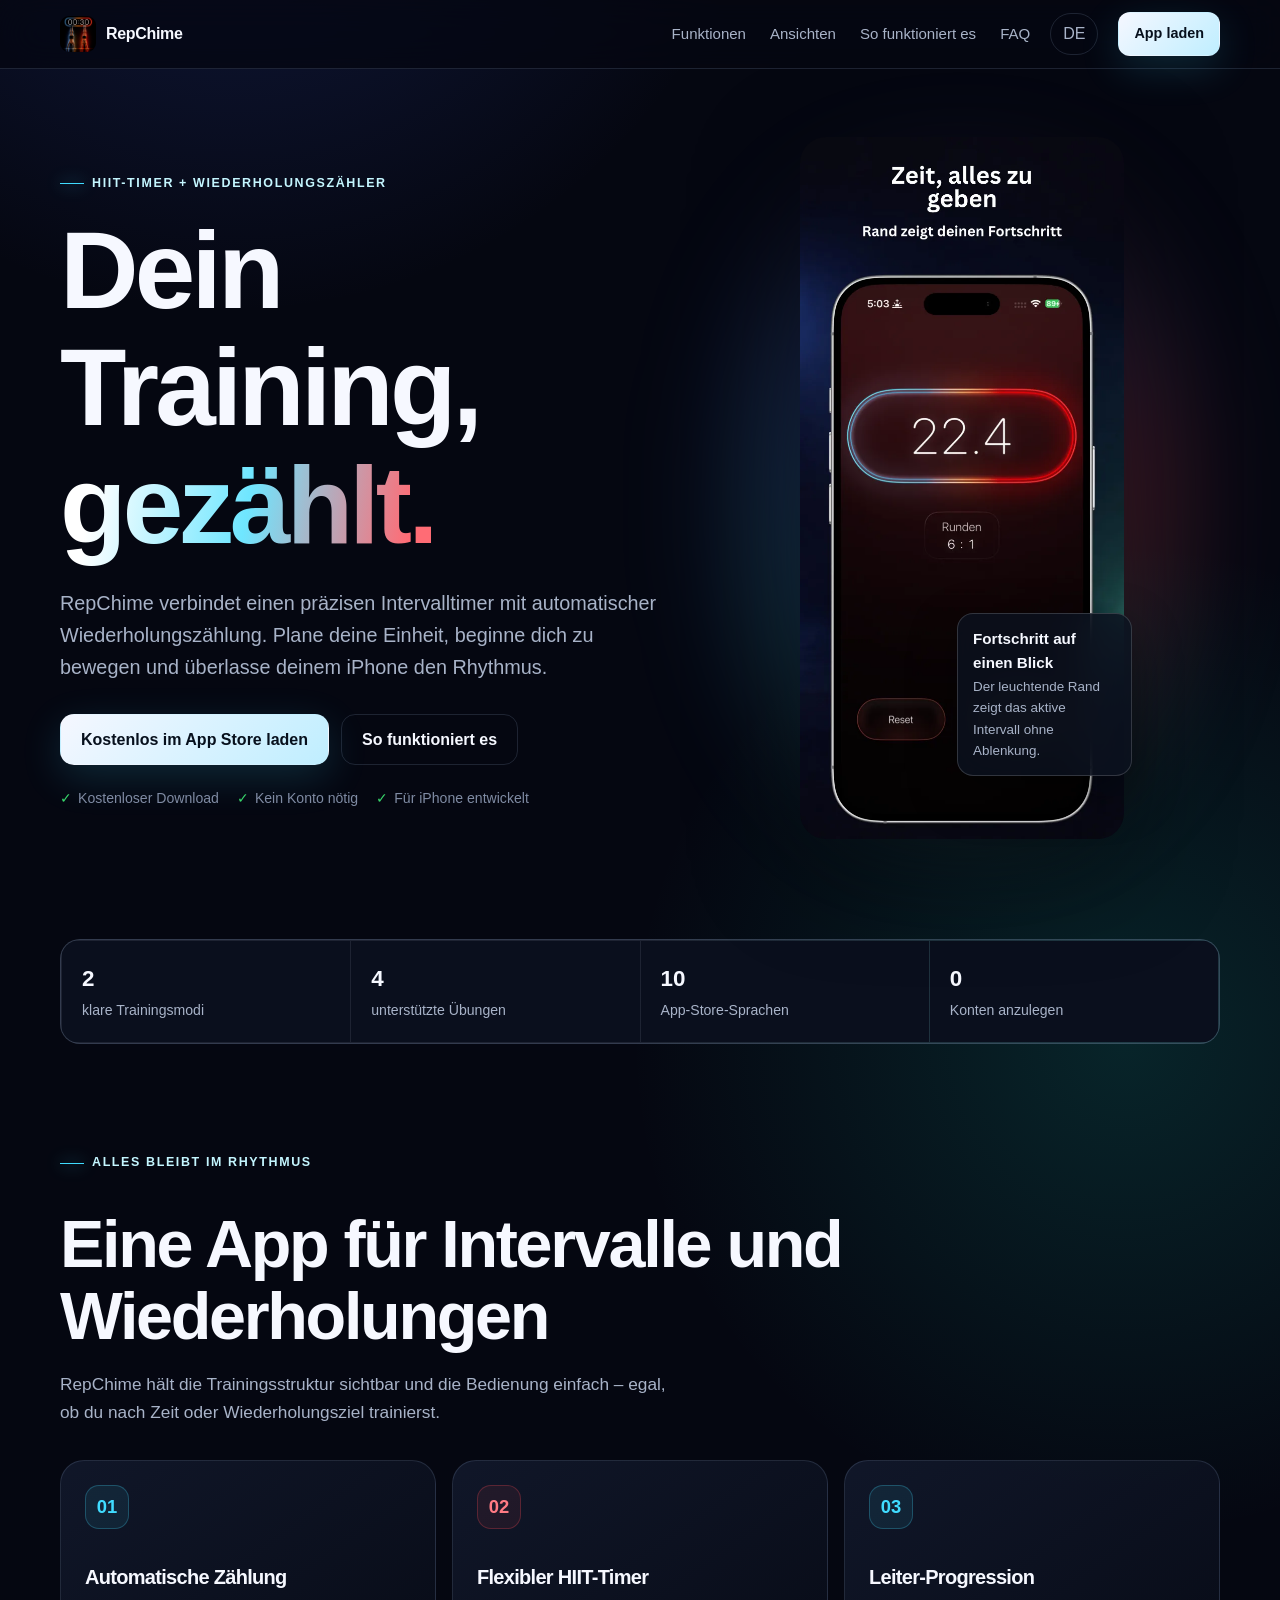
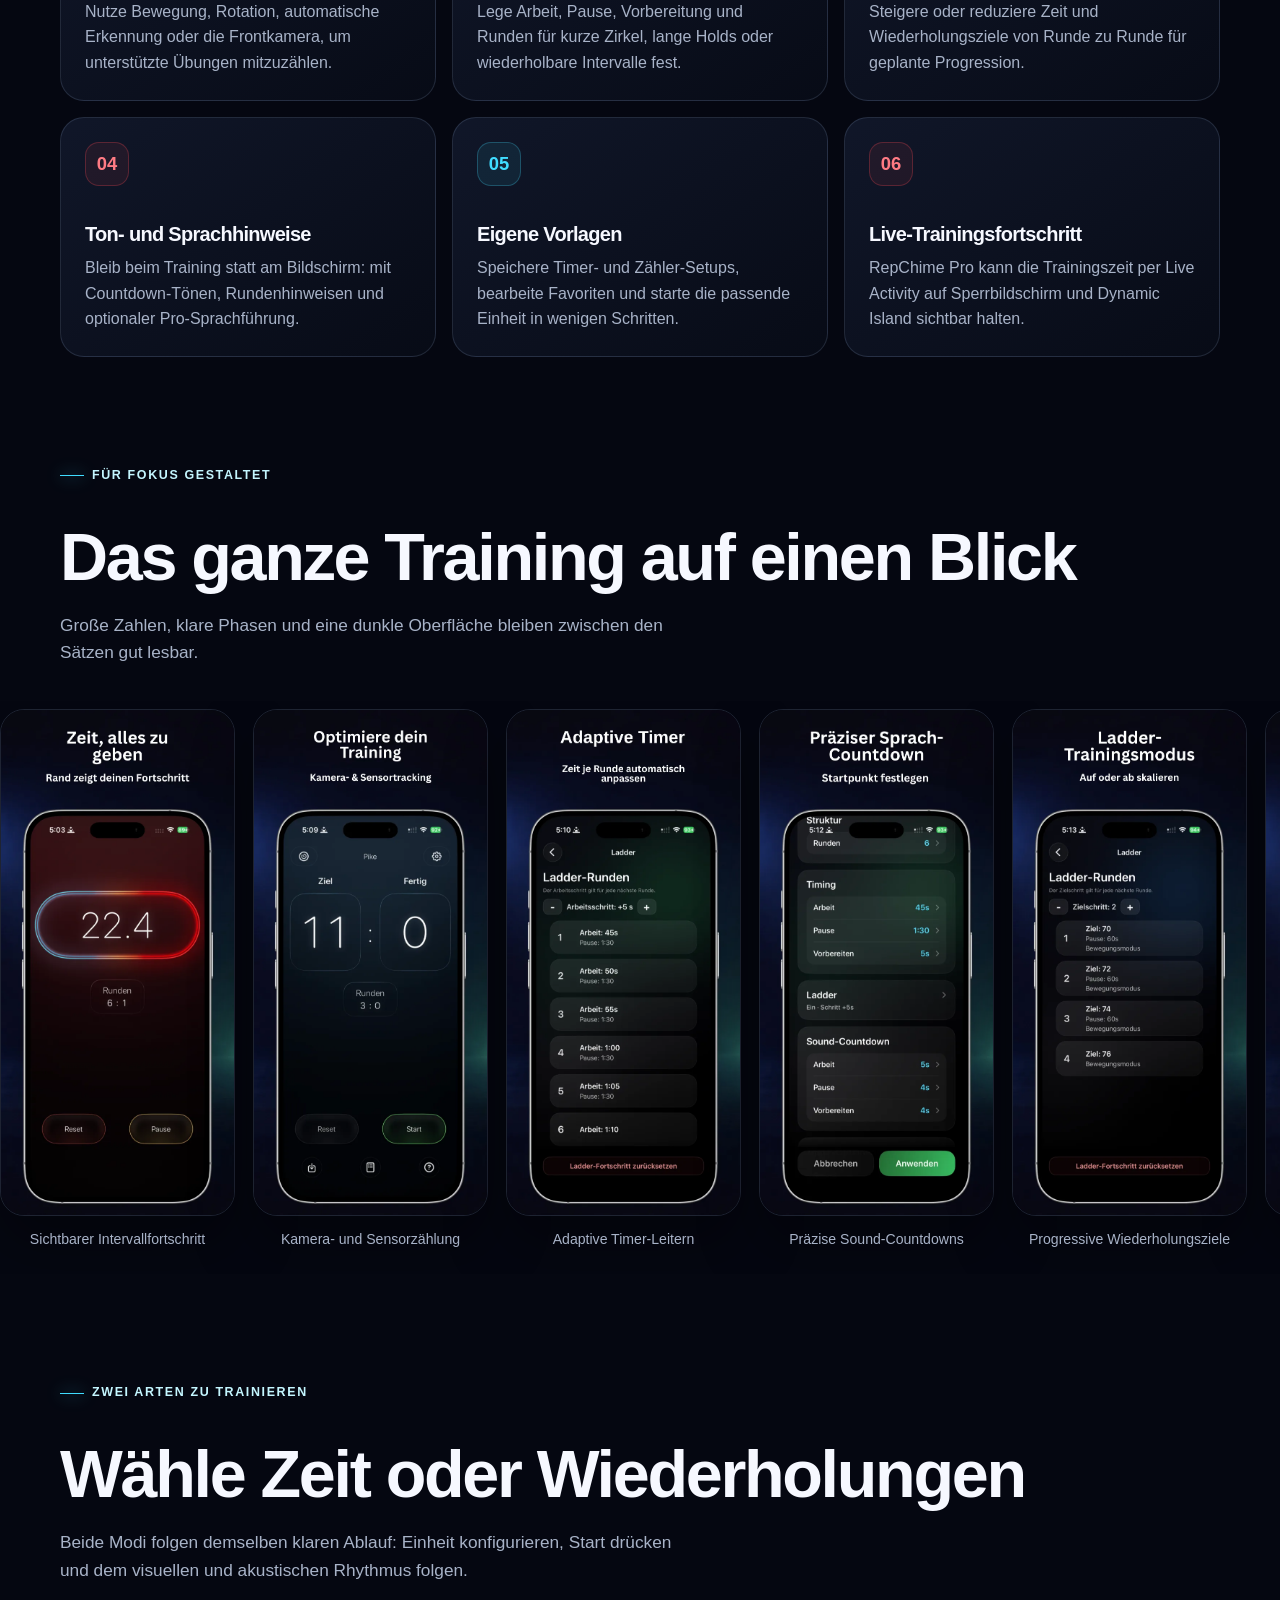
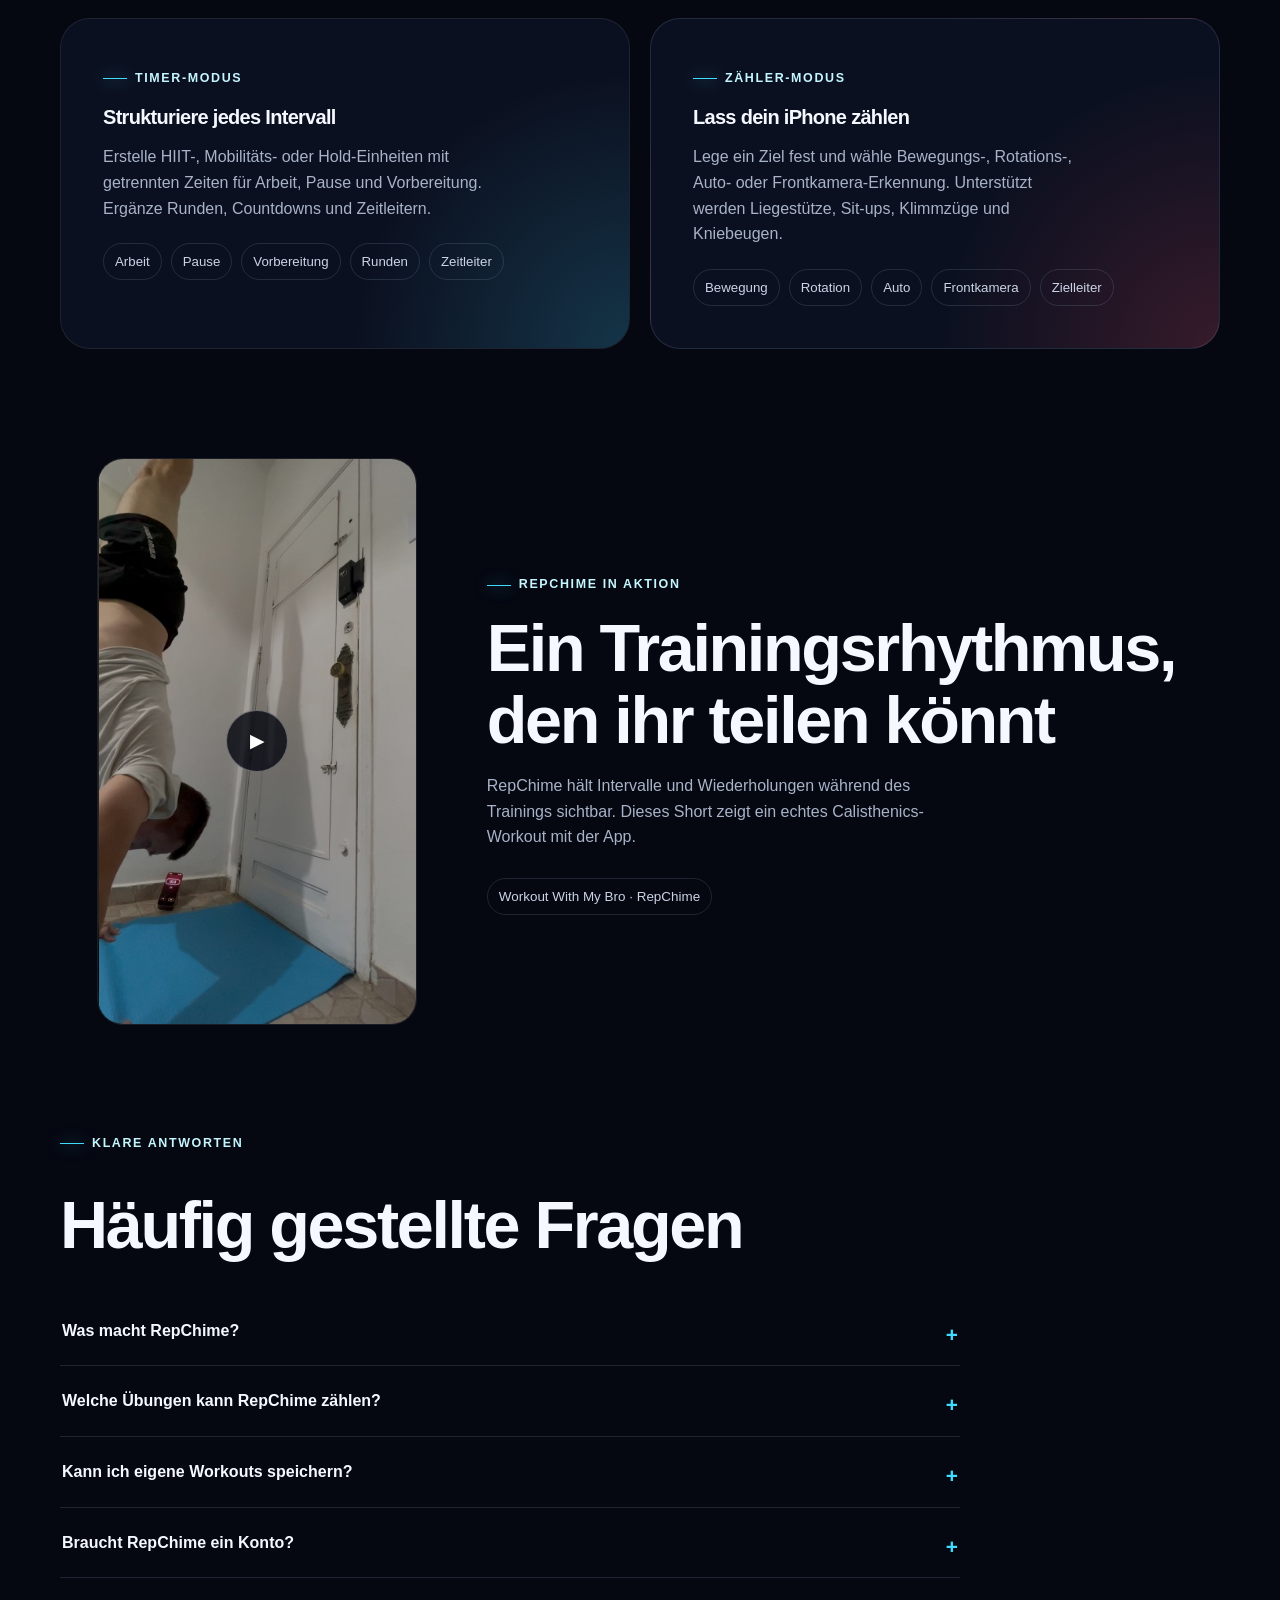
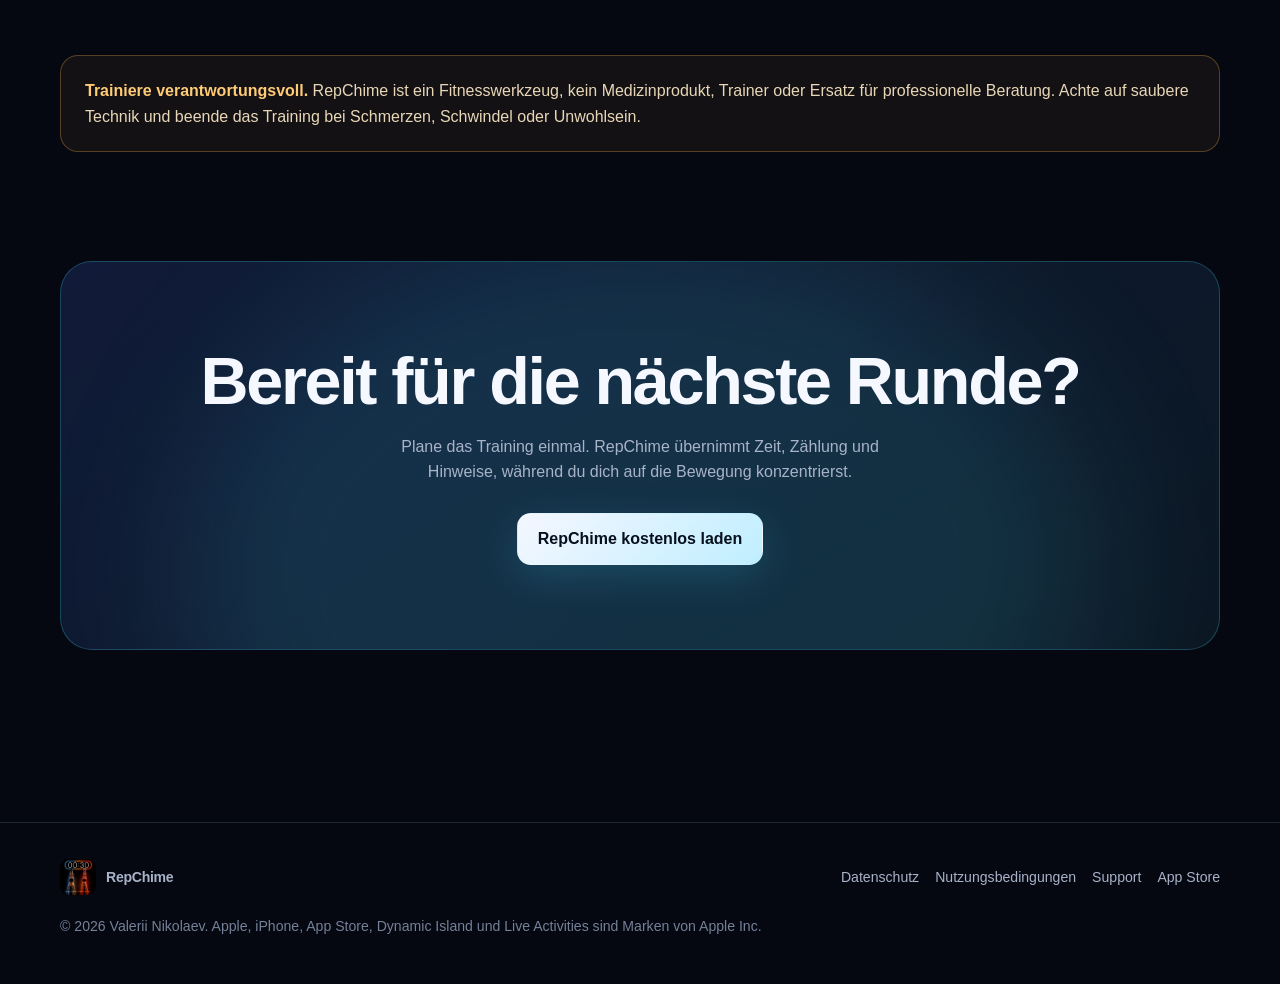
==== commit cbe958fe: "Fix YouTube video playback" ====
--- a/de/index.html
+++ b/de/index.html
@@ -86,7 +86,7 @@
     </section>
 
     <section class="wrap">
-      <div class="video-layout"><div class="video-card"><button class="video-trigger" type="button" data-video="Ol8lmMXbHXE" aria-label="Workout With My Bro – RepChime auf YouTube abspielen"><img src="../assets/repchime-short.jpg" width="1280" height="720" loading="lazy" alt="Vorschaubild eines Calisthenics-Workouts mit RepChime" /><span class="play" aria-hidden="true">▶</span></button></div><div class="video-copy"><span class="eyebrow">RepChime in Aktion</span><h2>Ein Trainingsrhythmus, den ihr teilen könnt</h2><p>RepChime hält Intervalle und Wiederholungen während des Trainings sichtbar. Dieses Short zeigt ein echtes Calisthenics-Workout mit der App.</p><span class="video-label">Workout With My Bro · RepChime</span></div></div>
+      <div class="video-layout"><div class="video-card"><a class="video-trigger" href="https://www.youtube.com/shorts/Ol8lmMXbHXE" target="_blank" rel="noopener noreferrer" data-video="Ol8lmMXbHXE" aria-label="Workout With My Bro – RepChime auf YouTube abspielen"><img src="../assets/repchime-short.jpg" width="1280" height="720" loading="lazy" alt="Vorschaubild eines Calisthenics-Workouts mit RepChime" /><span class="play" aria-hidden="true">▶</span></a></div><div class="video-copy"><span class="eyebrow">RepChime in Aktion</span><h2>Ein Trainingsrhythmus, den ihr teilen könnt</h2><p>RepChime hält Intervalle und Wiederholungen während des Trainings sichtbar. Dieses Short zeigt ein echtes Calisthenics-Workout mit der App.</p><span class="video-label">Workout With My Bro · RepChime</span></div></div>
     </section>
 
     <section class="wrap" id="faq">
@@ -104,7 +104,7 @@
   </main>
 
   <footer><div class="wrap"><div class="footer-top"><a class="brand" href="#top"><img src="../assets/icon-180.png" width="36" height="36" alt="" /><span>RepChime</span></a><nav class="footer-links" aria-label="Rechtliches und Support"><a href="https://valnikodeveloper.github.io/fitreps-legal/privacy.html">Datenschutz</a><a href="https://valnikodeveloper.github.io/fitreps-legal/terms.html">Nutzungsbedingungen</a><a href="mailto:valnikodeveloper@gmail.com">Support</a><a href="https://apps.apple.com/app/id1441675623">App Store</a></nav></div><p class="copyright">© <span id="year">2026</span> Valerii Nikolaev. Apple, iPhone, App Store, Dynamic Island und Live Activities sind Marken von Apple Inc.</p></div></footer>
-  <script src="../assets/site.js"></script>
+  <script src="../assets/site.js?v=2"></script>
   <script type="application/ld+json">{"@context":"https://schema.org","@graph":[{"@type":"SoftwareApplication","name":"RepChime","alternateName":"HIIT Timer Counter - RepChime","operatingSystem":"iOS","applicationCategory":"HealthApplication","url":"https://repchime.app/de/","downloadUrl":"https://apps.apple.com/app/id1441675623","description":"RepChime ist ein HIIT-Timer und automatischer Wiederholungszähler für das iPhone mit Sensor- und Frontkamera-Erkennung, Vorlagen, Leiter-Progression und Sound-Countdowns.","inLanguage":"de","author":{"@type":"Person","name":"Valerii Nikolaev"},"offers":{"@type":"Offer","price":"0","priceCurrency":"EUR"}},{"@type":"FAQPage","inLanguage":"de","mainEntity":[{"@type":"Question","name":"Was macht RepChime?","acceptedAnswer":{"@type":"Answer","text":"RepChime verbindet einen konfigurierbaren HIIT-Timer mit automatischer Wiederholungszählung über iPhone-Sensoren oder Frontkamera."}},{"@type":"Question","name":"Braucht RepChime ein Konto?","acceptedAnswer":{"@type":"Answer","text":"Nein. Trainingsvorlagen und Einstellungen sind für die lokale Speicherung auf dem Gerät vorgesehen."}}]}]}</script>
 </body>
 </html>
--- a/assets/site.css
+++ b/assets/site.css
@@ -276,7 +276,7 @@
 
 .video-layout { display: grid; align-items: center; gap: 32px; }
 .video-card { max-width: 320px; margin-inline: auto; overflow: hidden; border: 1px solid var(--line); border-radius: 26px; background: #000; }
-.video-trigger { position: relative; width: 100%; aspect-ratio: 9 / 16; padding: 0; border: 0; background: #000; cursor: pointer; }
+.video-trigger { position: relative; display: block; width: 100%; aspect-ratio: 9 / 16; padding: 0; border: 0; background: #000; cursor: pointer; }
 .video-trigger img { width: 100%; height: 100%; object-fit: cover; opacity: 0.78; }
 .play {
   position: absolute;
@@ -295,20 +295,6 @@
 }
 .video-stage { position: relative; aspect-ratio: 9 / 16; overflow: hidden; background: #000; }
 .video-stage iframe { position: absolute; top: 0; left: 50%; width: 316%; height: 100%; border: 0; transform: translateX(-50%); }
-.video-fallback {
-  position: absolute;
-  right: 12px;
-  bottom: 12px;
-  z-index: 1;
-  padding: 8px 11px;
-  border: 1px solid rgba(255,255,255,0.28);
-  border-radius: 999px;
-  background: rgba(5,7,17,0.82);
-  color: white;
-  font-size: 0.78rem;
-  font-weight: 750;
-  backdrop-filter: blur(12px);
-}
 .video-copy p { max-width: 54ch; color: var(--muted); }
 .video-label { display: inline-flex; margin-top: 12px; padding: 7px 11px; border: 1px solid var(--line); border-radius: 999px; color: #cbd4e6; font-size: 0.84rem; }
 
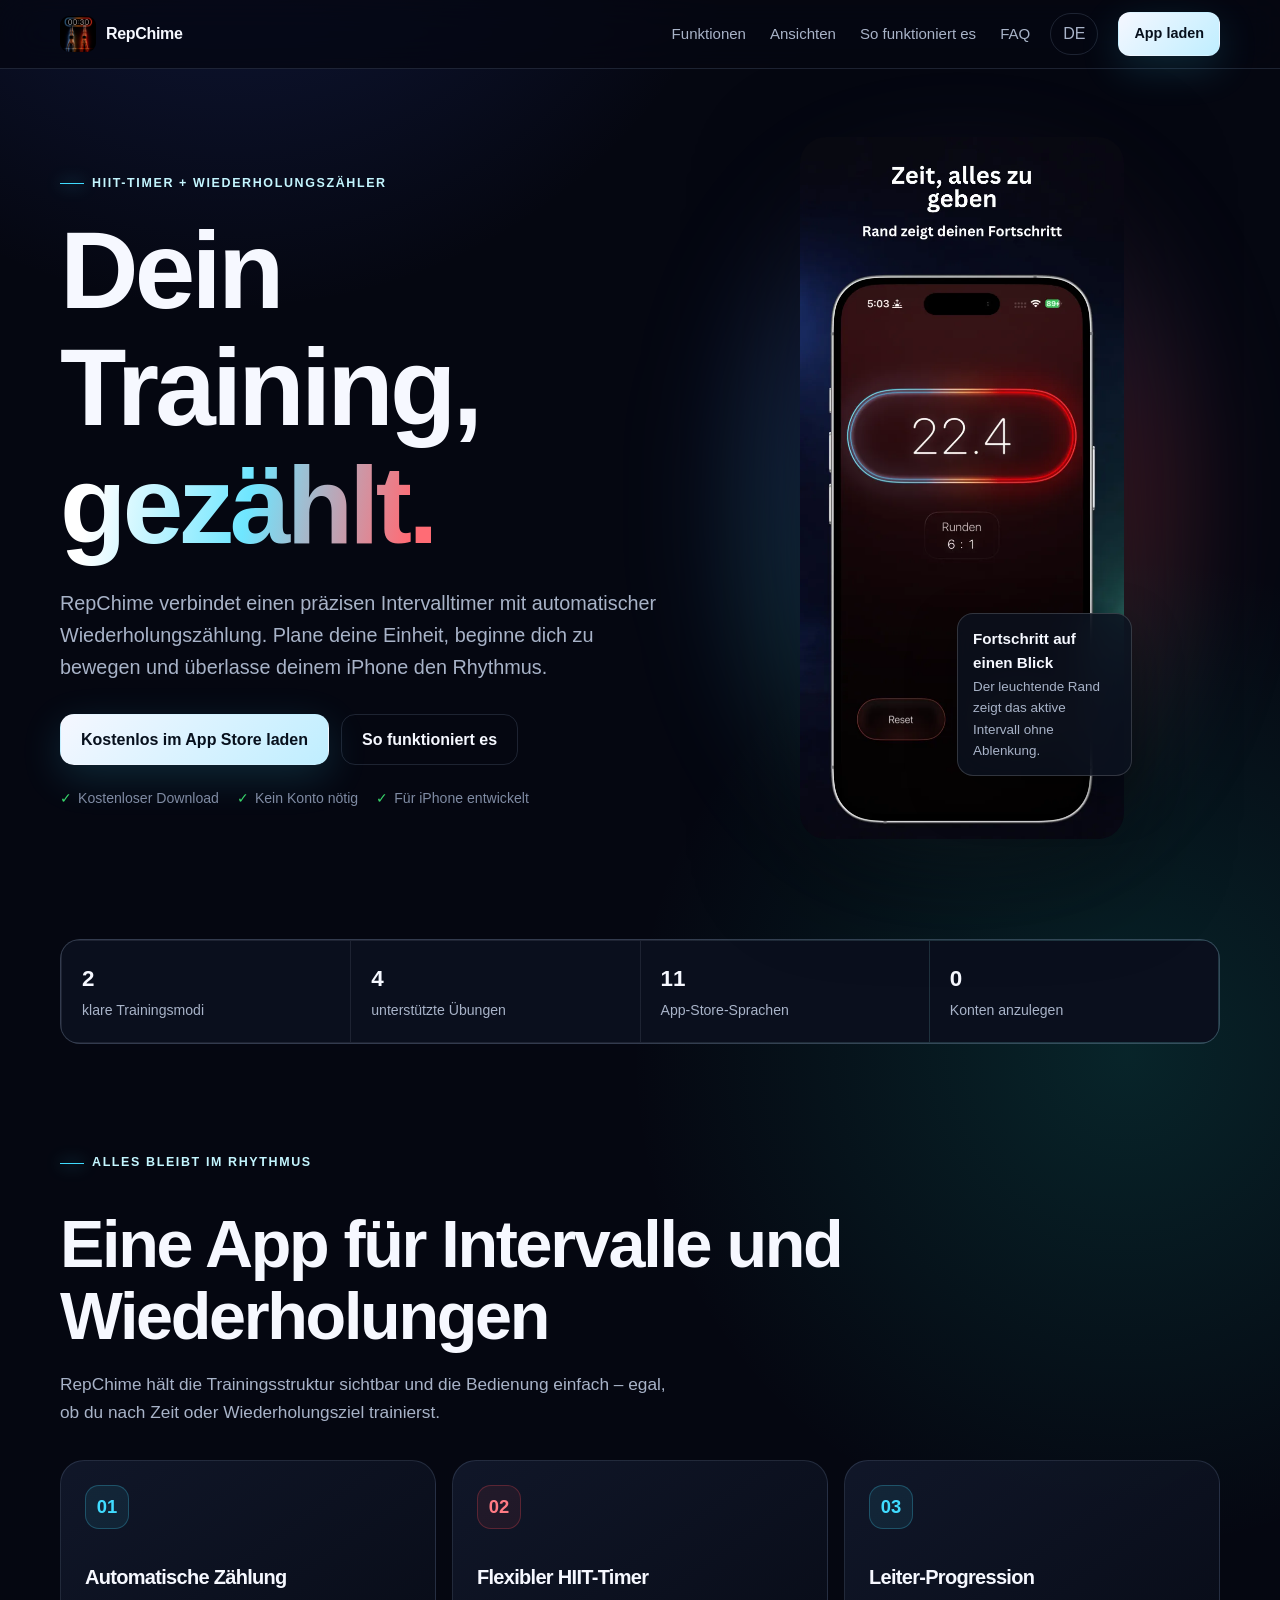
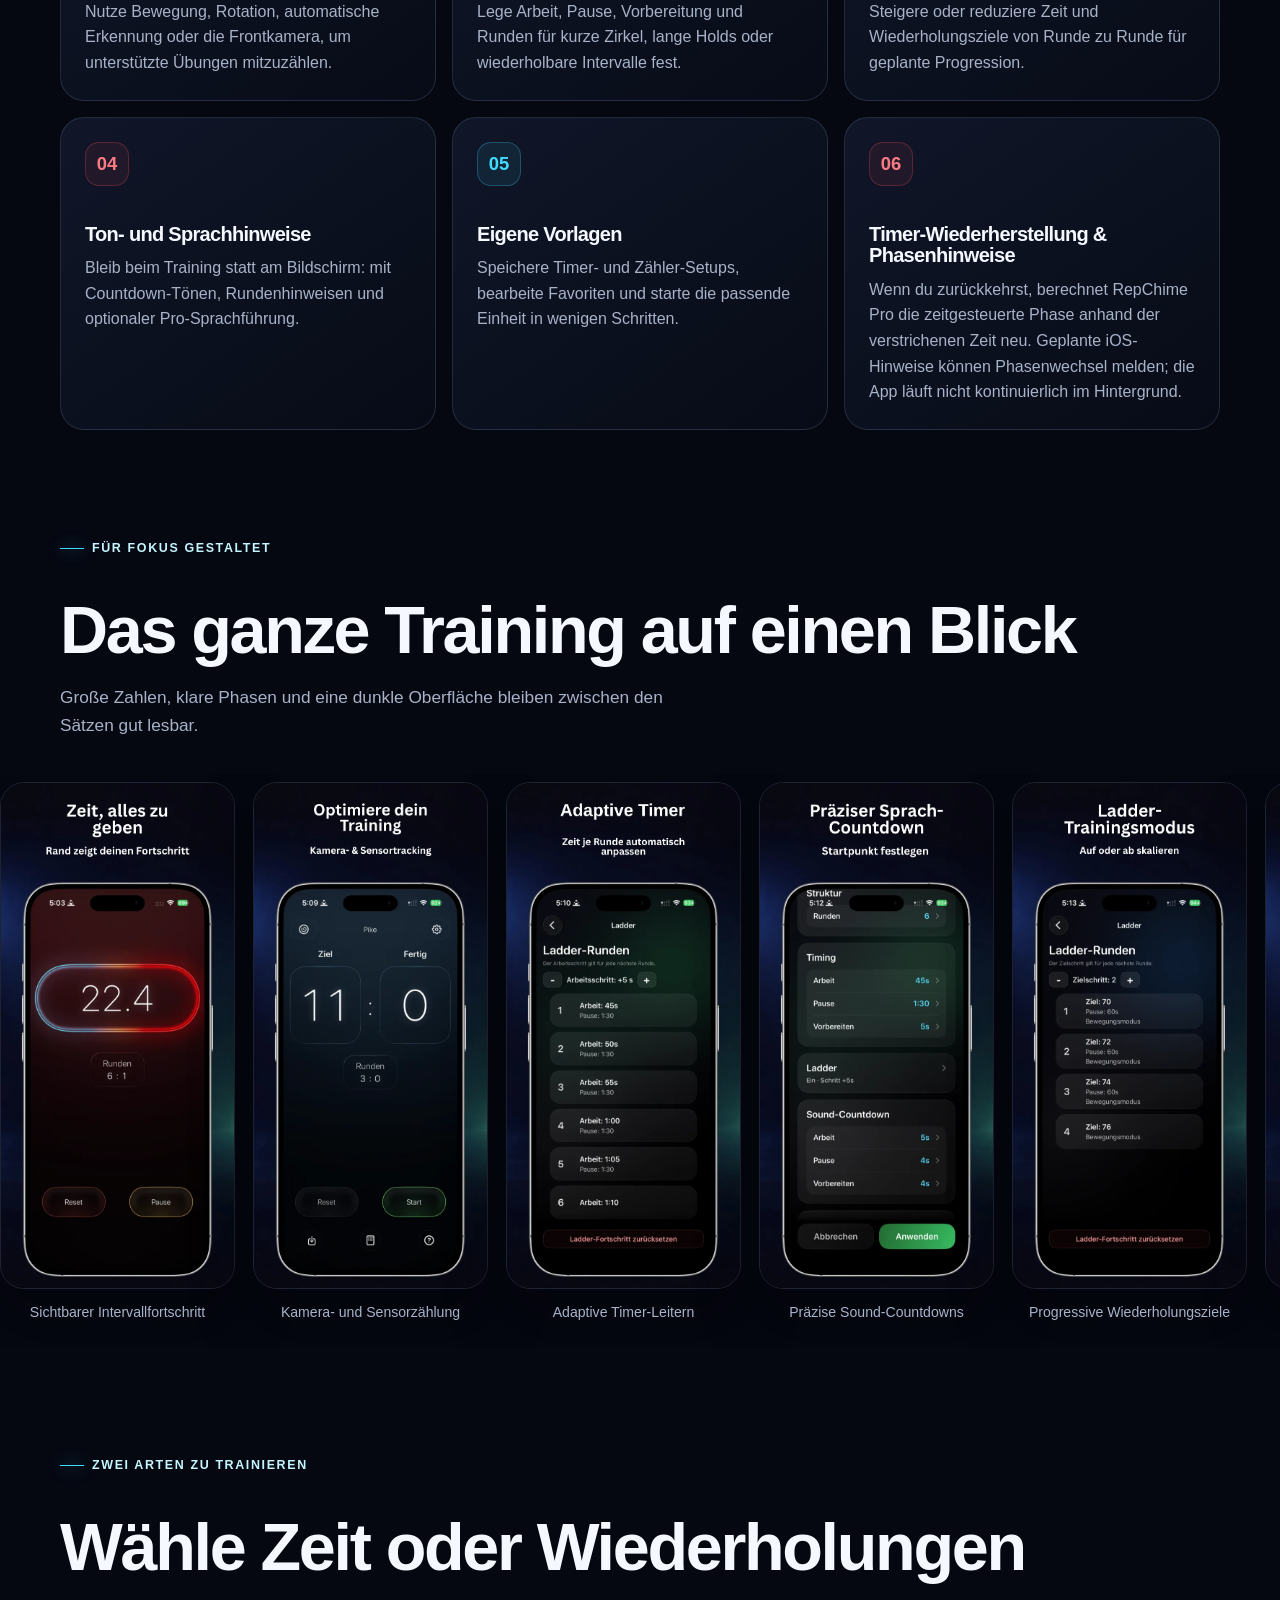
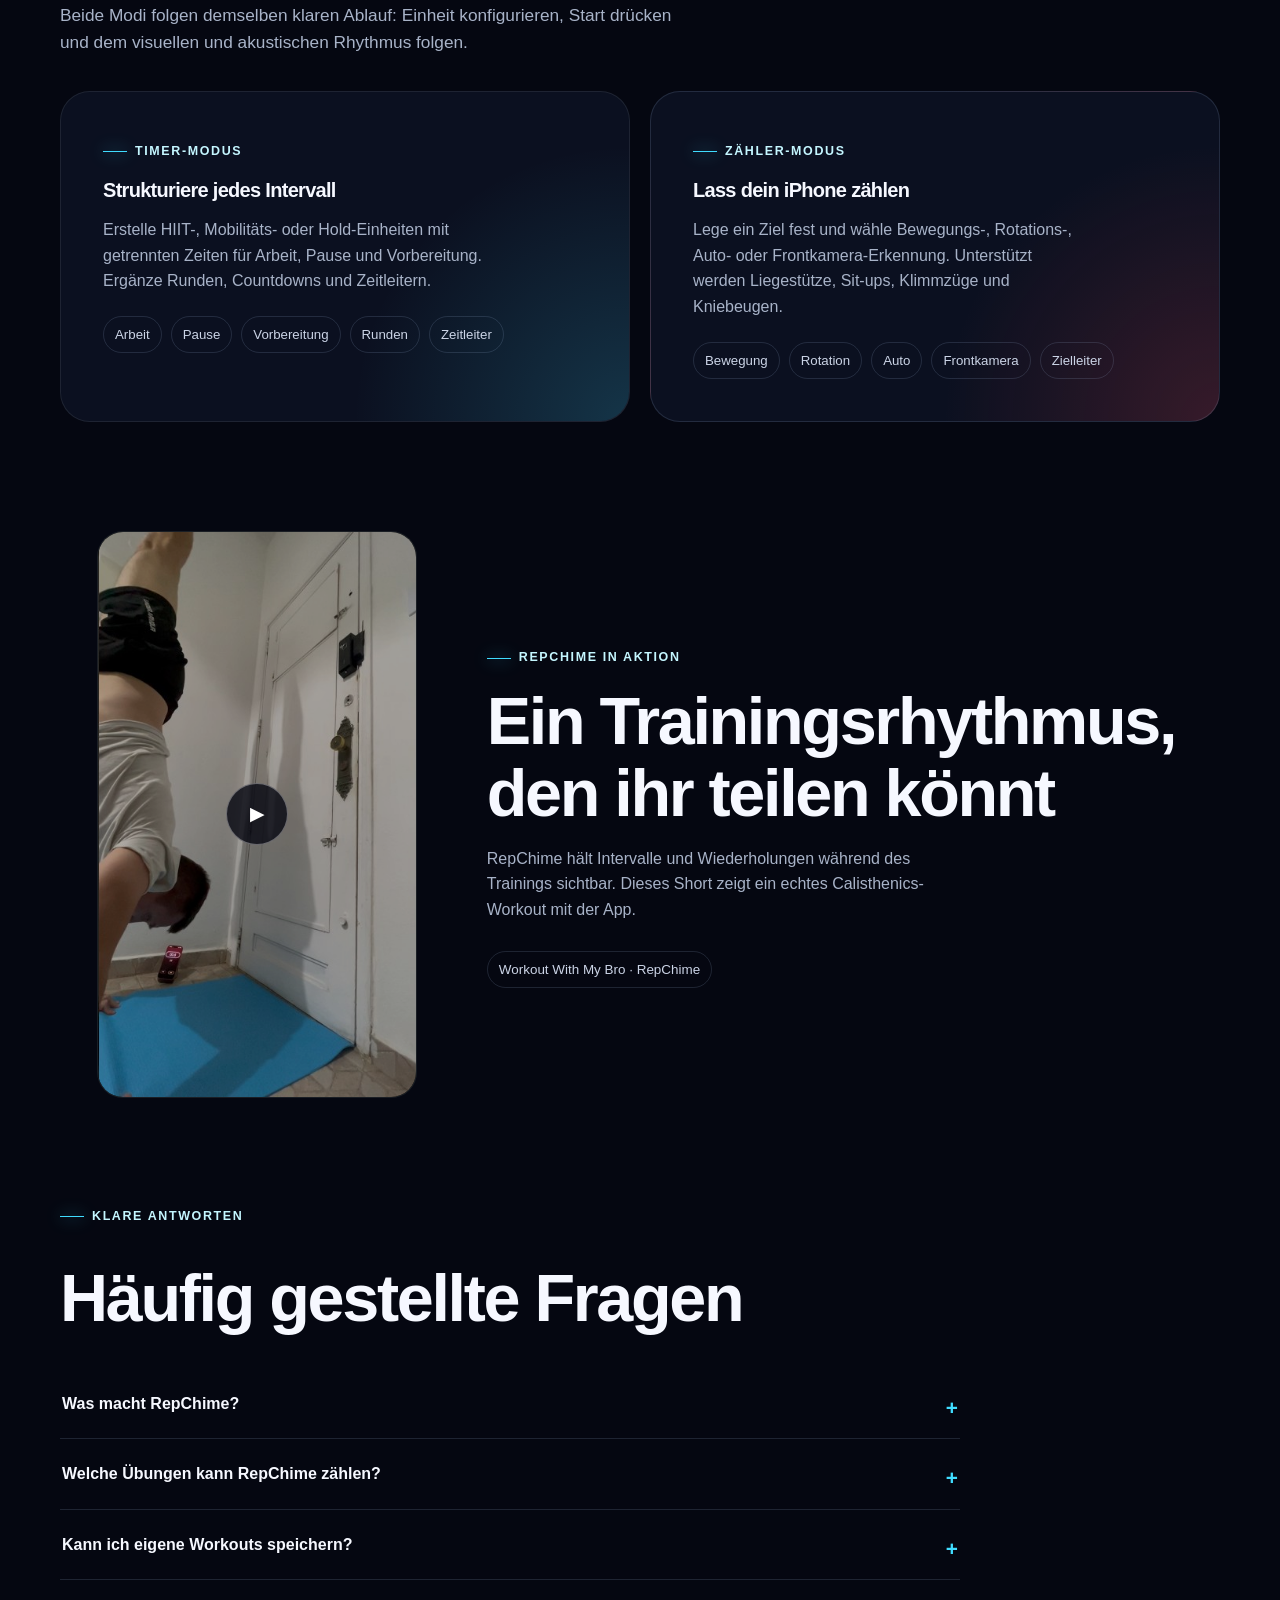
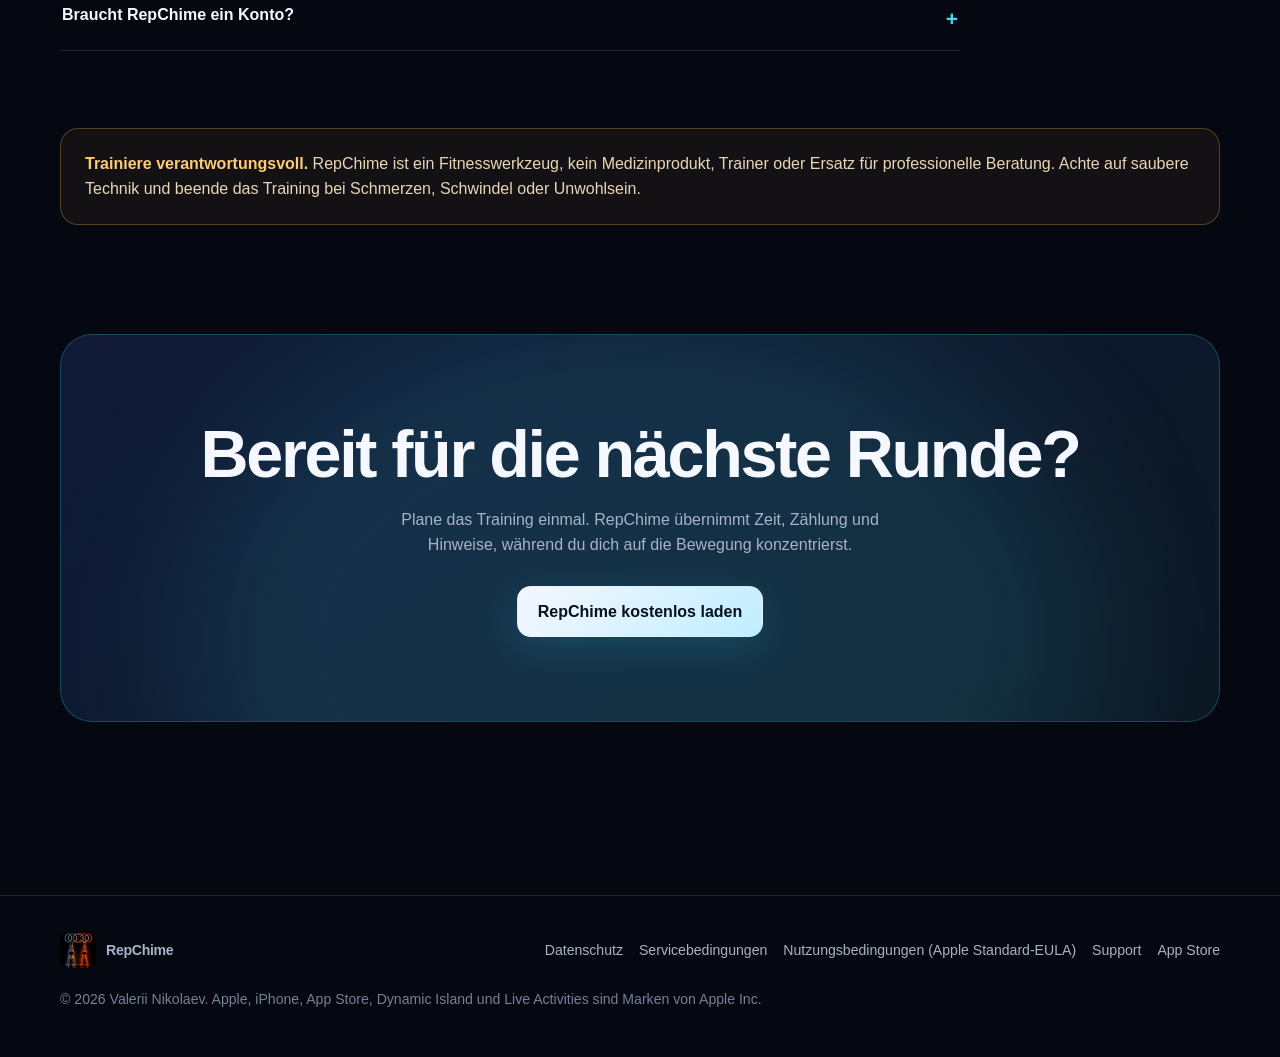
==== commit ffa760f1: "Added Portuguese localization and legal documents: Privacy Policy and Terms of Service" ====
--- a/de/index.html
+++ b/de/index.html
@@ -10,6 +10,11 @@
   <link rel="alternate" hreflang="de" href="https://repchime.app/de/" />
   <link rel="alternate" hreflang="fr" href="https://repchime.app/fr/" />
   <link rel="alternate" hreflang="es-419" href="https://repchime.app/latam/" />
+  <link rel="alternate" hreflang="pt-BR" href="https://repchime.app/pt-br/" />
+  <link rel="alternate" hreflang="ja" href="https://repchime.app/ja/" />
+  <link rel="alternate" hreflang="ko" href="https://repchime.app/ko/" />
+  <link rel="alternate" hreflang="zh-Hans" href="https://repchime.app/zh-hans/" />
+  <link rel="alternate" hreflang="zh-Hant" href="https://repchime.app/zh-hant/" />
   <link rel="alternate" hreflang="x-default" href="https://repchime.app/" />
   <meta name="theme-color" content="#050711" />
   <meta name="apple-itunes-app" content="app-id=1441675623" />
@@ -34,8 +39,8 @@
     <div class="wrap nav">
       <a class="brand" href="#top" aria-label="RepChime Startseite"><img src="../assets/icon-180.png" width="36" height="36" alt="" /><span>RepChime</span></a>
       <nav class="nav-links" aria-label="Hauptnavigation"><a href="#features">Funktionen</a><a href="#screens">Ansichten</a><a href="#how-it-works">So funktioniert es</a><a href="#faq">FAQ</a></nav>
-      <details class="language"><summary aria-label="Sprache wählen">DE</summary><div class="language-menu"><a href="../" lang="en">English</a><a href="./" lang="de" aria-current="page">Deutsch</a><a href="../fr/" lang="fr">Français</a><a href="../latam/" lang="es-419">Español (LATAM)</a></div></details>
-      <a class="button small header-cta" href="https://apps.apple.com/app/id1441675623?ct=repchime_landing_de_header&amp;mt=8" rel="noopener">App laden</a>
+      <details class="language"><summary aria-label="Sprache wählen">DE</summary><div class="language-menu"><a href="../" lang="en">English</a><a href="./" lang="de" aria-current="page">Deutsch</a><a href="../fr/" lang="fr">Français</a><a href="../latam/" lang="es-419">Español (LATAM)</a><a href="../pt-br/" lang="pt-BR">Português (Brasil)</a><a href="../ja/" lang="ja">日本語</a><a href="../ko/" lang="ko">한국어</a><a href="../zh-hans/" lang="zh-Hans">简体中文</a><a href="../zh-hant/" lang="zh-Hant">繁體中文</a></div></details>
+      <a class="button small header-cta" href="https://apps.apple.com/app/apple-store/id1441675623?pt=119355156&amp;ct=landing&amp;mt=8" rel="noopener">App laden</a>
     </div>
   </header>
 
@@ -45,13 +50,13 @@
         <span class="eyebrow">HIIT-Timer + Wiederholungszähler</span>
         <h1>Dein Training, <span class="gradient-text">gezählt.</span></h1>
         <p class="lead">RepChime verbindet einen präzisen Intervalltimer mit automatischer Wiederholungszählung. Plane deine Einheit, beginne dich zu bewegen und überlasse deinem iPhone den Rhythmus.</p>
-        <div class="hero-actions"><a class="button" href="https://apps.apple.com/app/id1441675623?ct=repchime_landing_de_hero&amp;mt=8" rel="noopener">Kostenlos im App Store laden</a><a class="button secondary" href="#how-it-works">So funktioniert es</a></div>
+        <div class="hero-actions"><a class="button" href="https://apps.apple.com/app/apple-store/id1441675623?pt=119355156&amp;ct=landing&amp;mt=8" rel="noopener">Kostenlos im App Store laden</a><a class="button secondary" href="#how-it-works">So funktioniert es</a></div>
         <div class="hero-meta" aria-label="App-Vorteile"><span>Kostenloser Download</span><span>Kein Konto nötig</span><span>Für iPhone entwickelt</span></div>
       </div>
       <div class="hero-visual"><img src="../assets/screens/de/1.webp" width="645" height="1398" alt="RepChime HIIT-Timer mit Trainingsfortschritt und Runden" fetchpriority="high" /><div class="floating-note"><strong>Fortschritt auf einen Blick</strong>Der leuchtende Rand zeigt das aktive Intervall ohne Ablenkung.</div></div>
     </section>
 
-    <section class="wrap" aria-label="RepChime Überblick"><div class="trust-strip"><div class="trust-item"><strong>2</strong><span>klare Trainingsmodi</span></div><div class="trust-item"><strong>4</strong><span>unterstützte Übungen</span></div><div class="trust-item"><strong>10</strong><span>App-Store-Sprachen</span></div><div class="trust-item"><strong>0</strong><span>Konten anzulegen</span></div></div></section>
+    <section class="wrap" aria-label="RepChime Überblick"><div class="trust-strip"><div class="trust-item"><strong>2</strong><span>klare Trainingsmodi</span></div><div class="trust-item"><strong>4</strong><span>unterstützte Übungen</span></div><div class="trust-item"><strong>11</strong><span>App-Store-Sprachen</span></div><div class="trust-item"><strong>0</strong><span>Konten anzulegen</span></div></div></section>
 
     <section class="wrap" id="features">
       <div class="section-head"><span class="eyebrow">Alles bleibt im Rhythmus</span><h2>Eine App für Intervalle und Wiederholungen</h2><p>RepChime hält die Trainingsstruktur sichtbar und die Bedienung einfach – egal, ob du nach Zeit oder Wiederholungsziel trainierst.</p></div>
@@ -61,7 +66,7 @@
         <article class="feature-card"><span class="feature-icon" aria-hidden="true">03</span><h3>Leiter-Progression</h3><p>Steigere oder reduziere Zeit und Wiederholungsziele von Runde zu Runde für geplante Progression.</p></article>
         <article class="feature-card"><span class="feature-icon" aria-hidden="true">04</span><h3>Ton- und Sprachhinweise</h3><p>Bleib beim Training statt am Bildschirm: mit Countdown-Tönen, Rundenhinweisen und optionaler Pro-Sprachführung.</p></article>
         <article class="feature-card"><span class="feature-icon" aria-hidden="true">05</span><h3>Eigene Vorlagen</h3><p>Speichere Timer- und Zähler-Setups, bearbeite Favoriten und starte die passende Einheit in wenigen Schritten.</p></article>
-        <article class="feature-card"><span class="feature-icon" aria-hidden="true">06</span><h3>Live-Trainingsfortschritt</h3><p>RepChime Pro kann die Trainingszeit per Live Activity auf Sperrbildschirm und Dynamic Island sichtbar halten.</p></article>
+        <article class="feature-card"><span class="feature-icon" aria-hidden="true">06</span><h3>Timer-Wiederherstellung &amp; Phasenhinweise</h3><p>Wenn du zurückkehrst, berechnet RepChime Pro die zeitgesteuerte Phase anhand der verstrichenen Zeit neu. Geplante iOS-Hinweise können Phasenwechsel melden; die App läuft nicht kontinuierlich im Hintergrund.</p></article>
       </div>
     </section>
 
@@ -100,10 +105,10 @@
     </section>
 
     <section class="wrap safety"><div class="notice"><strong>Trainiere verantwortungsvoll.</strong> RepChime ist ein Fitnesswerkzeug, kein Medizinprodukt, Trainer oder Ersatz für professionelle Beratung. Achte auf saubere Technik und beende das Training bei Schmerzen, Schwindel oder Unwohlsein.</div></section>
-    <section class="wrap"><div class="cta-band"><h2>Bereit für die nächste Runde?</h2><p>Plane das Training einmal. RepChime übernimmt Zeit, Zählung und Hinweise, während du dich auf die Bewegung konzentrierst.</p><a class="button" href="https://apps.apple.com/app/id1441675623?ct=repchime_landing_de_cta&amp;mt=8" rel="noopener">RepChime kostenlos laden</a></div></section>
+    <section class="wrap"><div class="cta-band"><h2>Bereit für die nächste Runde?</h2><p>Plane das Training einmal. RepChime übernimmt Zeit, Zählung und Hinweise, während du dich auf die Bewegung konzentrierst.</p><a class="button" href="https://apps.apple.com/app/apple-store/id1441675623?pt=119355156&amp;ct=landing&amp;mt=8" rel="noopener">RepChime kostenlos laden</a></div></section>
   </main>
 
-  <footer><div class="wrap"><div class="footer-top"><a class="brand" href="#top"><img src="../assets/icon-180.png" width="36" height="36" alt="" /><span>RepChime</span></a><nav class="footer-links" aria-label="Rechtliches und Support"><a href="https://valnikodeveloper.github.io/fitreps-legal/privacy.html">Datenschutz</a><a href="https://valnikodeveloper.github.io/fitreps-legal/terms.html">Nutzungsbedingungen</a><a href="mailto:valnikodeveloper@gmail.com">Support</a><a href="https://apps.apple.com/app/id1441675623">App Store</a></nav></div><p class="copyright">© <span id="year">2026</span> Valerii Nikolaev. Apple, iPhone, App Store, Dynamic Island und Live Activities sind Marken von Apple Inc.</p></div></footer>
+  <footer><div class="wrap"><div class="footer-top"><a class="brand" href="#top"><img src="../assets/icon-180.png" width="36" height="36" alt="" /><span>RepChime</span></a><nav class="footer-links" aria-label="Rechtliches und Support"><a href="/legals/privacy/">Datenschutz</a><a href="/legals/term-of-service/">Servicebedingungen</a><a href="https://www.apple.com/legal/internet-services/itunes/dev/stdeula/">Nutzungsbedingungen (Apple Standard-EULA)</a><a href="https://valnikodeveloper.github.io/support/?app=repchime">Support</a><a href="https://apps.apple.com/app/apple-store/id1441675623?pt=119355156&amp;ct=landing&amp;mt=8">App Store</a></nav></div><p class="copyright">© <span id="year">2026</span> Valerii Nikolaev. Apple, iPhone, App Store, Dynamic Island und Live Activities sind Marken von Apple Inc.</p></div></footer>
   <script src="../assets/site.js?v=2"></script>
   <script type="application/ld+json">{"@context":"https://schema.org","@graph":[{"@type":"SoftwareApplication","name":"RepChime","alternateName":"HIIT Timer Counter - RepChime","operatingSystem":"iOS","applicationCategory":"HealthApplication","url":"https://repchime.app/de/","downloadUrl":"https://apps.apple.com/app/id1441675623","description":"RepChime ist ein HIIT-Timer und automatischer Wiederholungszähler für das iPhone mit Sensor- und Frontkamera-Erkennung, Vorlagen, Leiter-Progression und Sound-Countdowns.","inLanguage":"de","author":{"@type":"Person","name":"Valerii Nikolaev"},"offers":{"@type":"Offer","price":"0","priceCurrency":"EUR"}},{"@type":"FAQPage","inLanguage":"de","mainEntity":[{"@type":"Question","name":"Was macht RepChime?","acceptedAnswer":{"@type":"Answer","text":"RepChime verbindet einen konfigurierbaren HIIT-Timer mit automatischer Wiederholungszählung über iPhone-Sensoren oder Frontkamera."}},{"@type":"Question","name":"Braucht RepChime ein Konto?","acceptedAnswer":{"@type":"Answer","text":"Nein. Trainingsvorlagen und Einstellungen sind für die lokale Speicherung auf dem Gerät vorgesehen."}}]}]}</script>
 </body>
--- a/assets/site.css
+++ b/assets/site.css
@@ -91,6 +91,8 @@
   right: 0;
   top: calc(100% + 10px);
   min-width: 190px;
+  max-height: min(420px, calc(100dvh - 96px));
+  overflow-y: auto;
   padding: 8px;
   border: 1px solid var(--line);
   border-radius: 16px;
@@ -146,6 +148,14 @@
 h2 { font-size: clamp(2.1rem, 5.2vw, 4.4rem); }
 h3 { font-size: 1.25rem; }
 
+:is(:lang(ja), :lang(ko), :lang(zh-Hans), :lang(zh-Hant)) h1 {
+  max-width: 9em;
+  font-size: clamp(2.75rem, 6.2vw, 5rem);
+  line-height: 1.14;
+}
+
+:lang(ja) h1 .gradient-text { white-space: nowrap; }
+
 .gradient-text {
   color: transparent;
   background: linear-gradient(100deg, #ffffff 10%, #6fe6ff 50%, #ff6c75 92%);
@@ -275,7 +285,7 @@
 .mode-list span { padding: 7px 11px; border: 1px solid var(--line); border-radius: 999px; color: #cbd4e6; font-size: 0.83rem; }
 
 .video-layout { display: grid; align-items: center; gap: 32px; }
-.video-card { max-width: 320px; margin-inline: auto; overflow: hidden; border: 1px solid var(--line); border-radius: 26px; background: #000; }
+.video-card { width: min(100%, 320px); margin-inline: auto; overflow: hidden; border: 1px solid var(--line); border-radius: 26px; background: #000; }
 .video-trigger { position: relative; display: block; width: 100%; aspect-ratio: 9 / 16; padding: 0; border: 0; background: #000; cursor: pointer; }
 .video-trigger img { width: 100%; height: 100%; object-fit: cover; opacity: 0.78; }
 .play {
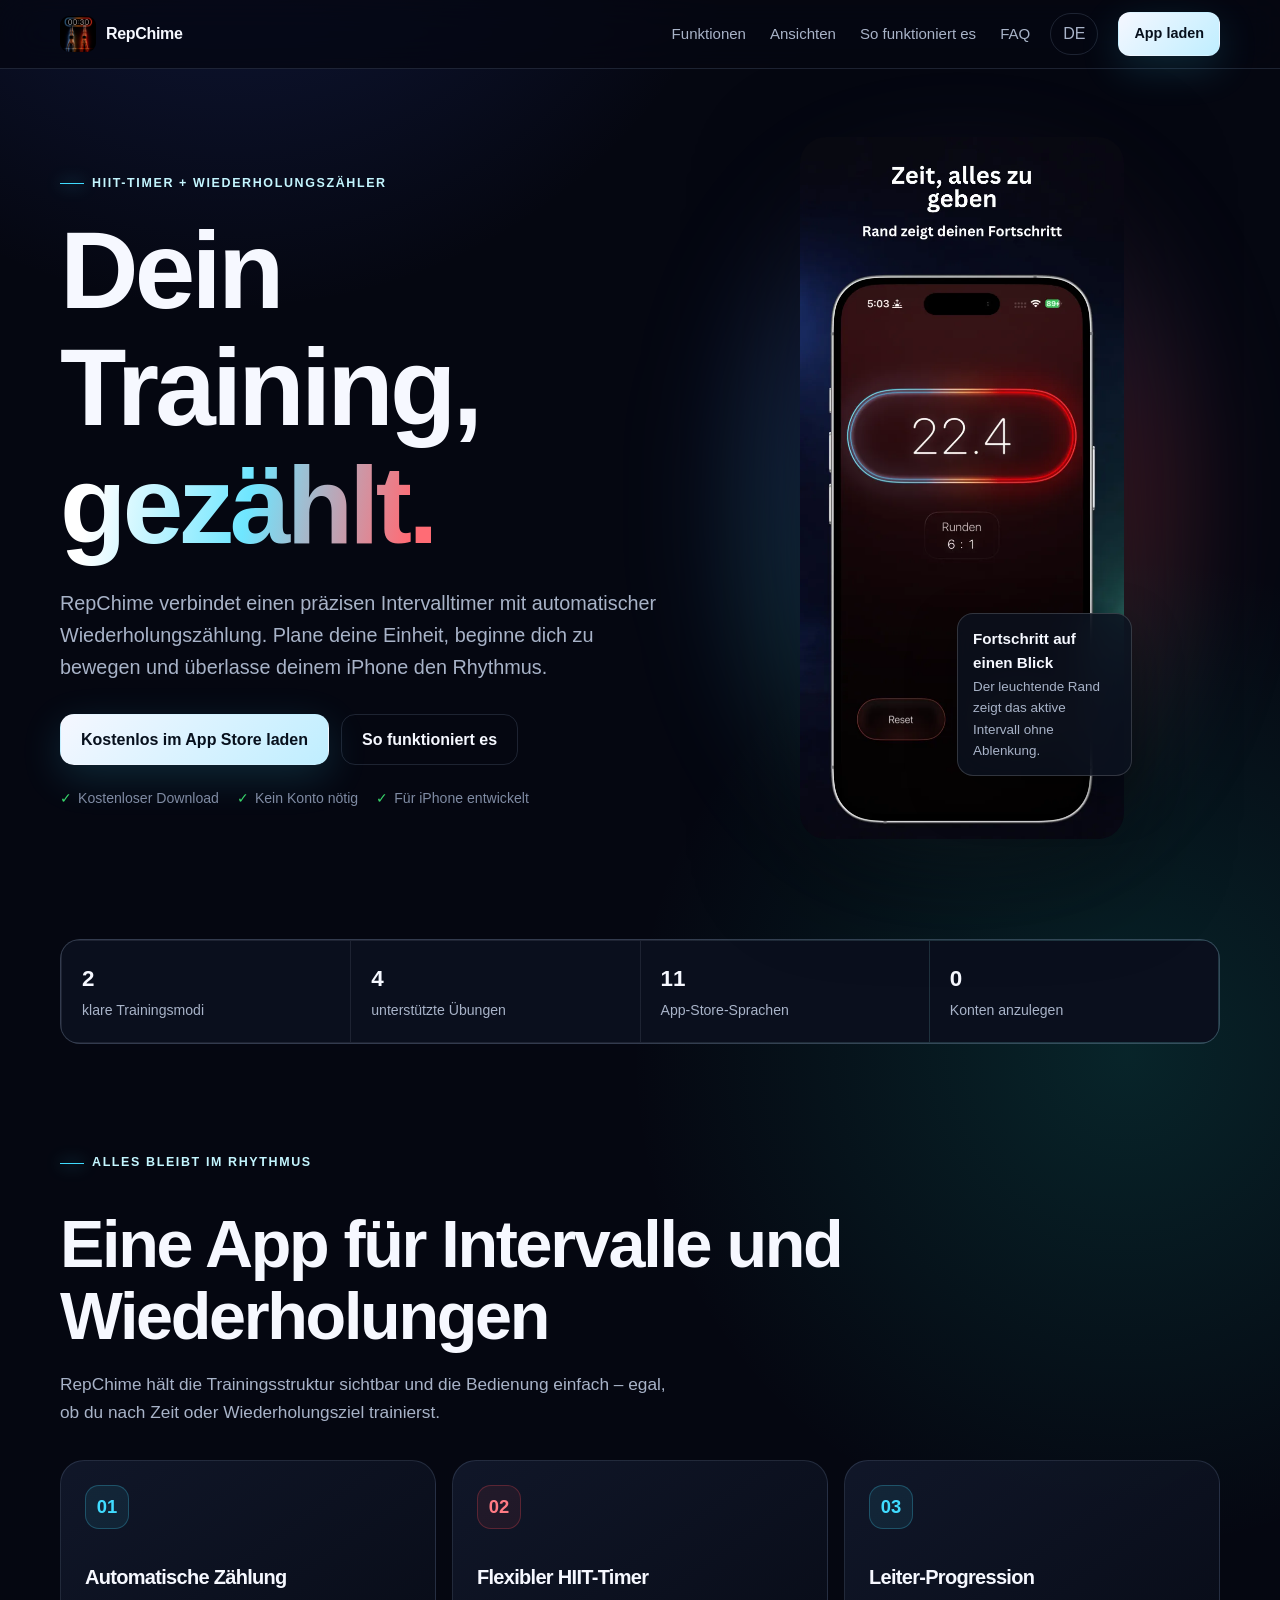
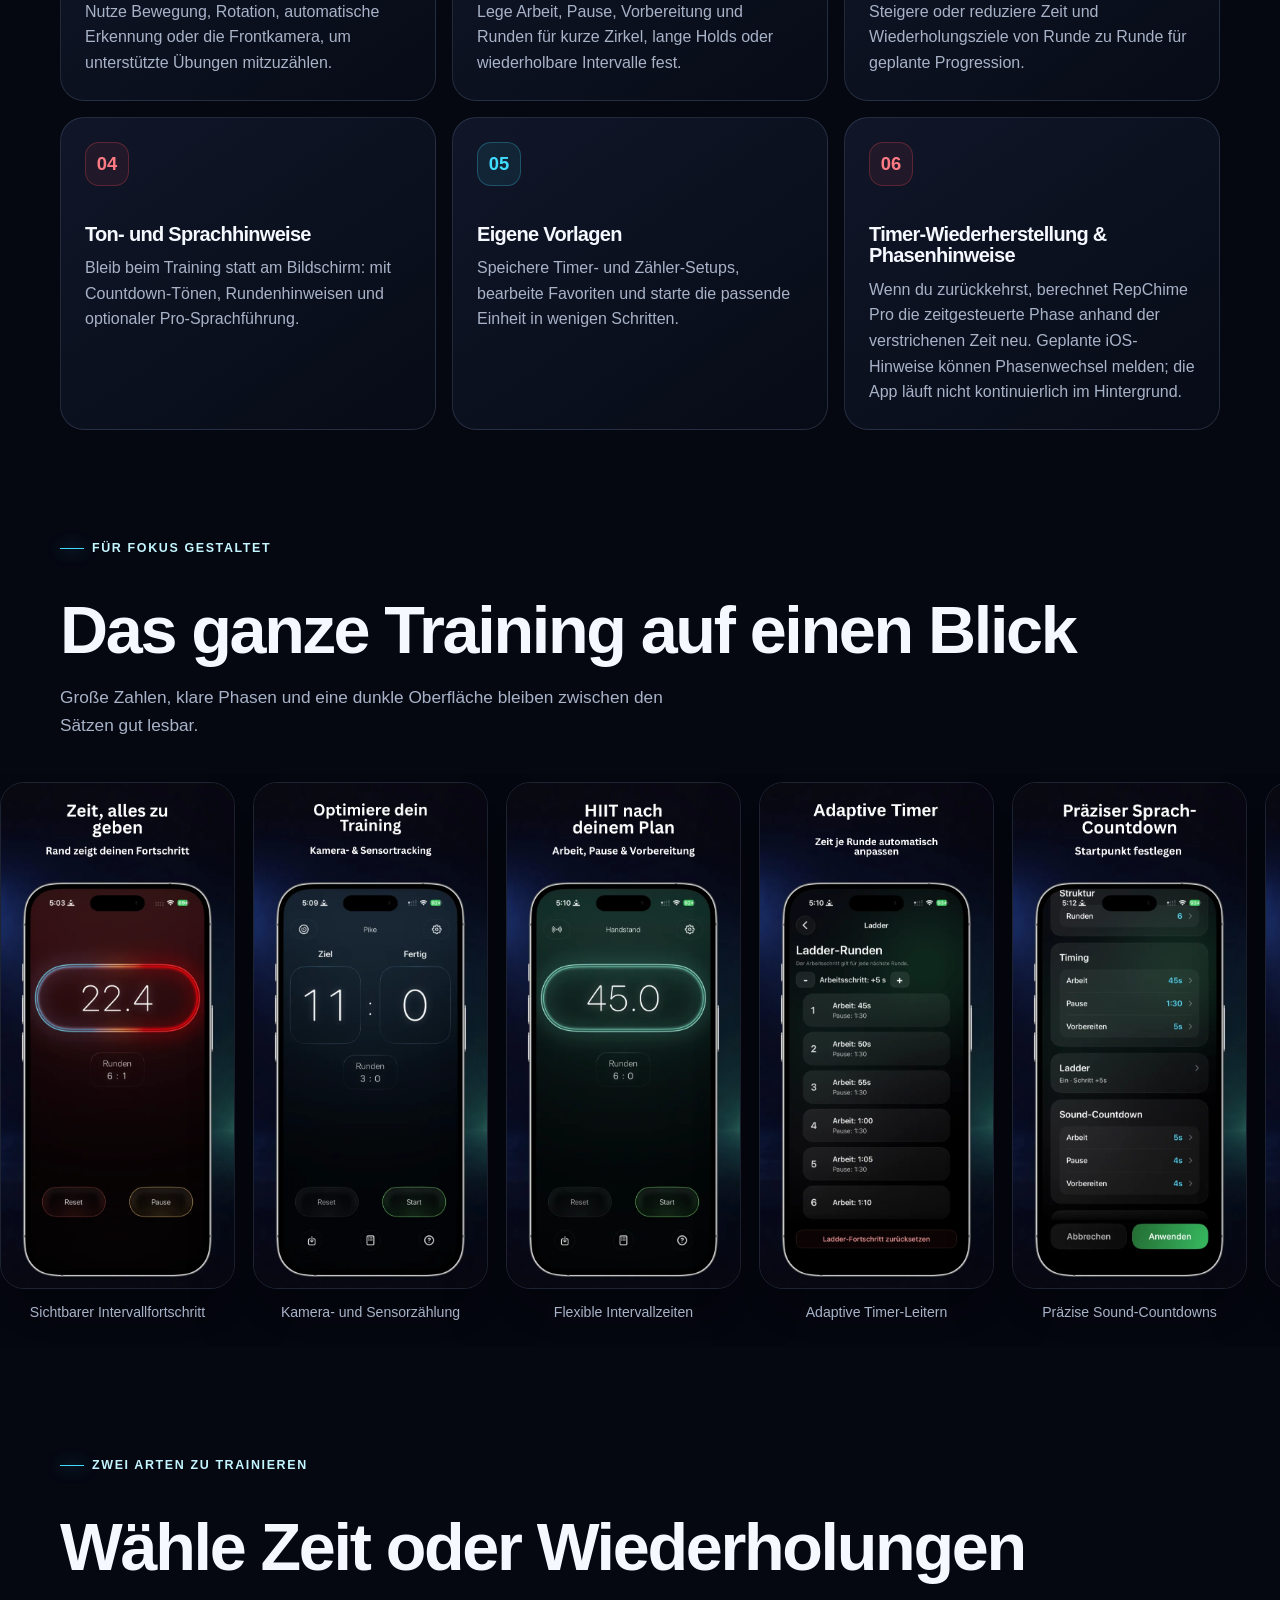
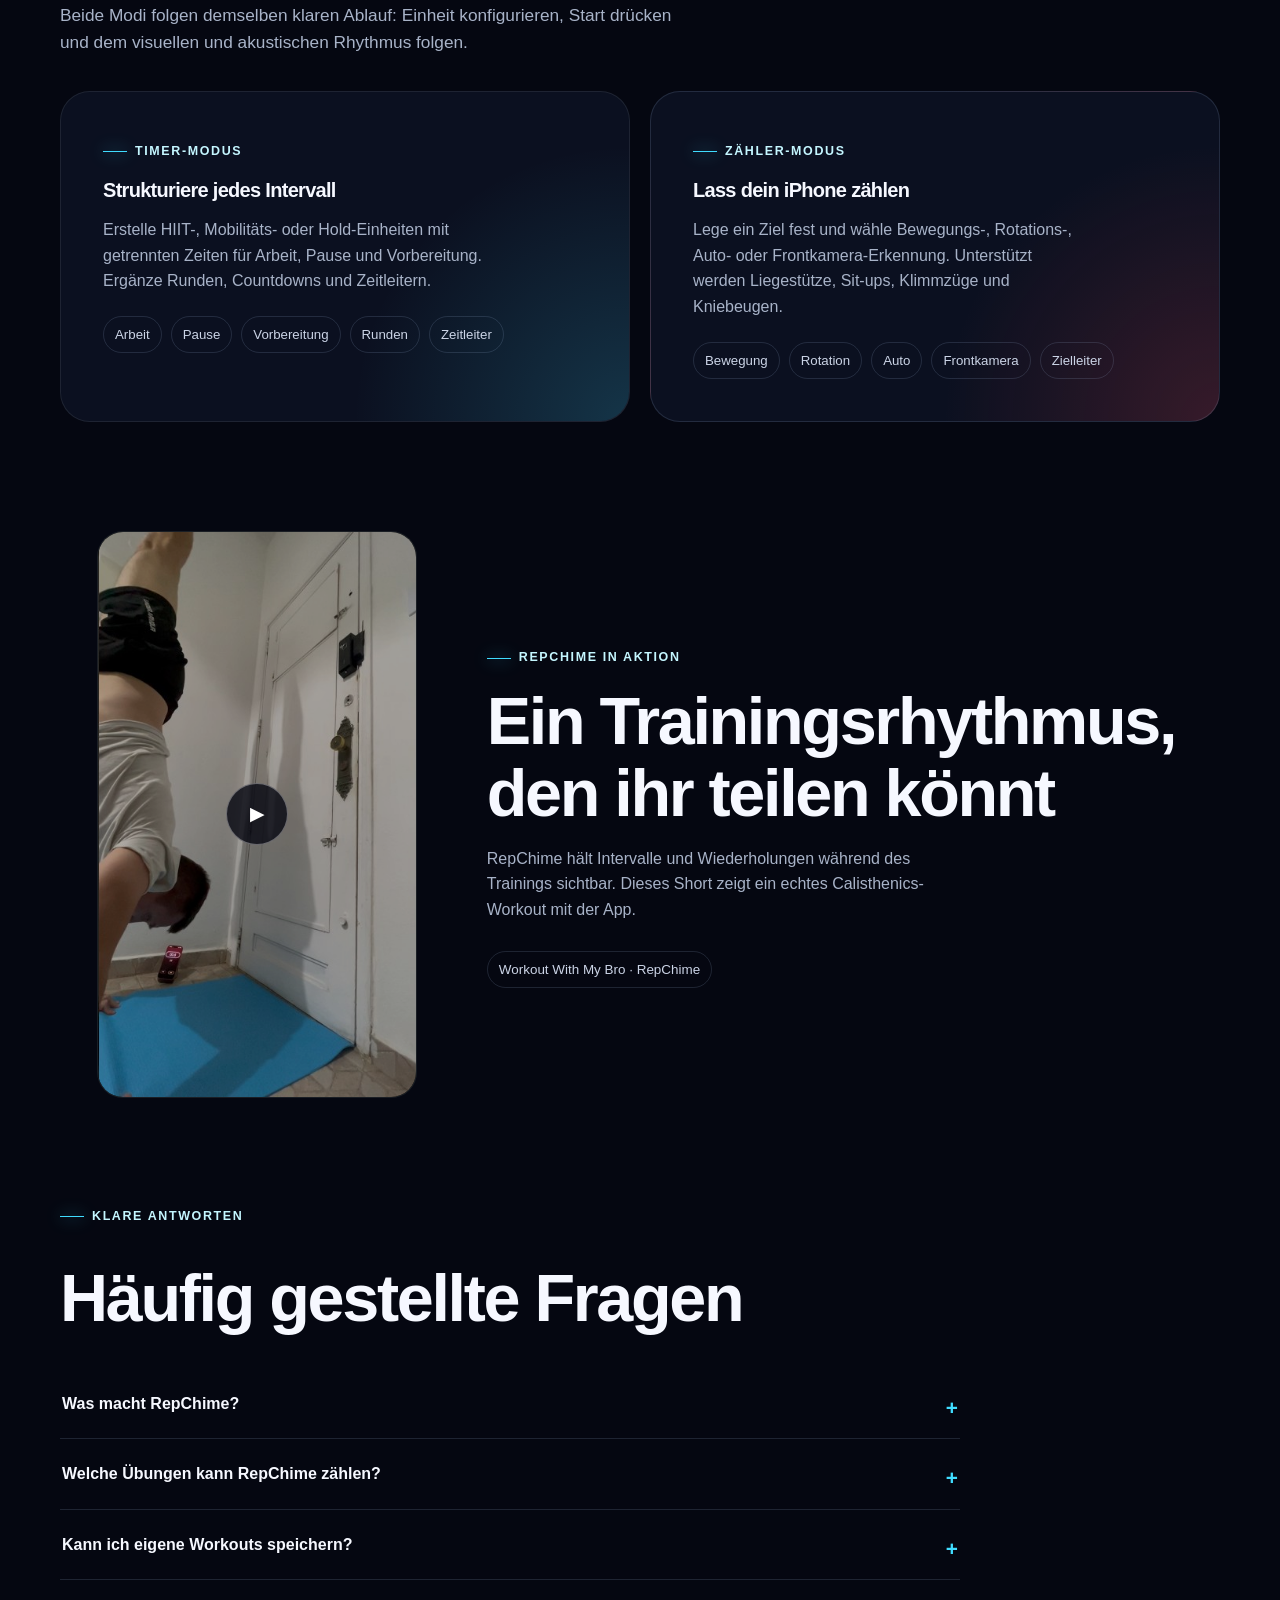
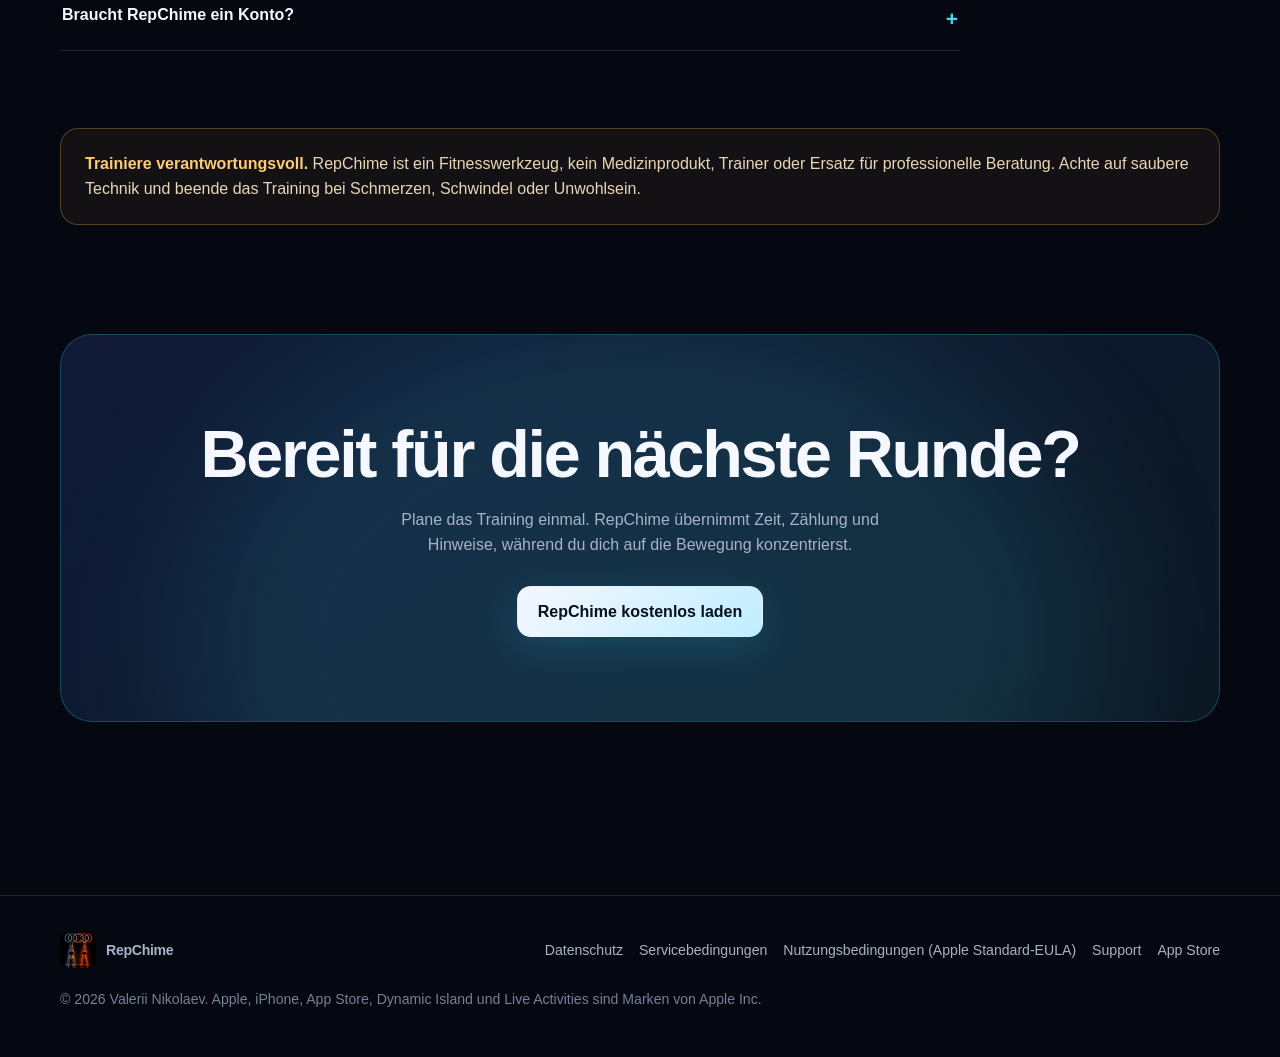
==== commit 5798434d: "Add localized screenshots and improve SEO metadata" ====
--- a/de/index.html
+++ b/de/index.html
@@ -3,6 +3,7 @@
 <head>
   <meta charset="utf-8" />
   <meta name="viewport" content="width=device-width, initial-scale=1" />
+  <meta name="robots" content="index, follow, max-image-preview:large" />
   <title>RepChime: HIIT-Timer &amp; automatischer Wiederholungszähler</title>
   <meta name="description" content="Plane HIIT-Workouts, zähle Wiederholungen mit iPhone-Sensoren oder Frontkamera, speichere Vorlagen und trainiere mit Ton- und Sprachhinweisen." />
   <link rel="canonical" href="https://repchime.app/de/" />
@@ -20,14 +21,19 @@
   <meta name="apple-itunes-app" content="app-id=1441675623" />
   <meta property="og:type" content="website" />
   <meta property="og:site_name" content="RepChime" />
+  <meta property="og:locale" content="de_DE" />
   <meta property="og:title" content="RepChime: Dein Training, automatisch gezählt" />
   <meta property="og:description" content="HIIT-Timer und automatischer Wiederholungszähler für das iPhone." />
   <meta property="og:url" content="https://repchime.app/de/" />
   <meta property="og:image" content="https://repchime.app/assets/og.jpg" />
   <meta property="og:image:width" content="1200" />
   <meta property="og:image:height" content="630" />
+  <meta property="og:image:alt" content="RepChime HIIT-Timer und automatischer Wiederholungszähler für iPhone" />
   <meta name="twitter:card" content="summary_large_image" />
+  <meta name="twitter:title" content="RepChime: Dein Training, automatisch gezählt" />
+  <meta name="twitter:description" content="HIIT-Timer und automatischer Wiederholungszähler für das iPhone." />
   <meta name="twitter:image" content="https://repchime.app/assets/og.jpg" />
+  <meta name="twitter:image:alt" content="RepChime HIIT-Timer und automatischer Wiederholungszähler für iPhone" />
   <link rel="icon" type="image/png" sizes="32x32" href="../assets/favicon-32.png" />
   <link rel="apple-touch-icon" href="../assets/icon-180.png" />
   <link rel="manifest" href="../site.webmanifest" />
@@ -75,9 +81,13 @@
       <div class="screens" aria-label="RepChime Screenshots">
         <figure class="screen"><img src="../assets/screens/de/1.webp" width="645" height="1398" loading="lazy" alt="Aktives Intervall in RepChime" /><figcaption>Sichtbarer Intervallfortschritt</figcaption></figure>
         <figure class="screen"><img src="../assets/screens/de/2.webp" width="645" height="1398" loading="lazy" alt="Wiederholungszähler mit Kamera- und Sensorerkennung" /><figcaption>Kamera- und Sensorzählung</figcaption></figure>
+        <figure class="screen"><img src="../assets/screens/de/3.webp" width="645" height="1398" loading="lazy" alt="RepChime Timer mit eigenen Zeiten für Arbeit, Pause und Vorbereitung" /><figcaption>Flexible Intervallzeiten</figcaption></figure>
         <figure class="screen"><img src="../assets/screens/de/4.webp" width="645" height="1398" loading="lazy" alt="Adaptive Timer-Leiter in RepChime" /><figcaption>Adaptive Timer-Leitern</figcaption></figure>
         <figure class="screen"><img src="../assets/screens/de/5.webp" width="645" height="1398" loading="lazy" alt="Sound-Countdown-Einstellungen" /><figcaption>Präzise Sound-Countdowns</figcaption></figure>
+        <figure class="screen"><img src="../assets/screens/de/6.webp" width="645" height="1398" loading="lazy" alt="Aktives RepChime Intervall mit Sprachhinweisen" /><figcaption>Sprachhinweise beim Training</figcaption></figure>
         <figure class="screen"><img src="../assets/screens/de/7.webp" width="645" height="1398" loading="lazy" alt="Wiederholungsziel-Leiter in RepChime" /><figcaption>Progressive Wiederholungsziele</figcaption></figure>
+        <figure class="screen"><img src="../assets/screens/de/8.webp" width="645" height="1398" loading="lazy" alt="Präzise Einstellung der Zielschritte in RepChime" /><figcaption>Präzise Zielschritte</figcaption></figure>
+        <figure class="screen"><img src="../assets/screens/de/9.webp" width="645" height="1398" loading="lazy" alt="RepChime Timer nach einer Trainingspause" /><figcaption>Zuverlässige Timer-Wiederaufnahme</figcaption></figure>
         <figure class="screen"><img src="../assets/screens/de/10.webp" width="645" height="1398" loading="lazy" alt="Gespeicherte eigene Workouts in RepChime" /><figcaption>Eigene Trainingsvorlagen</figcaption></figure>
       </div>
     </section>
